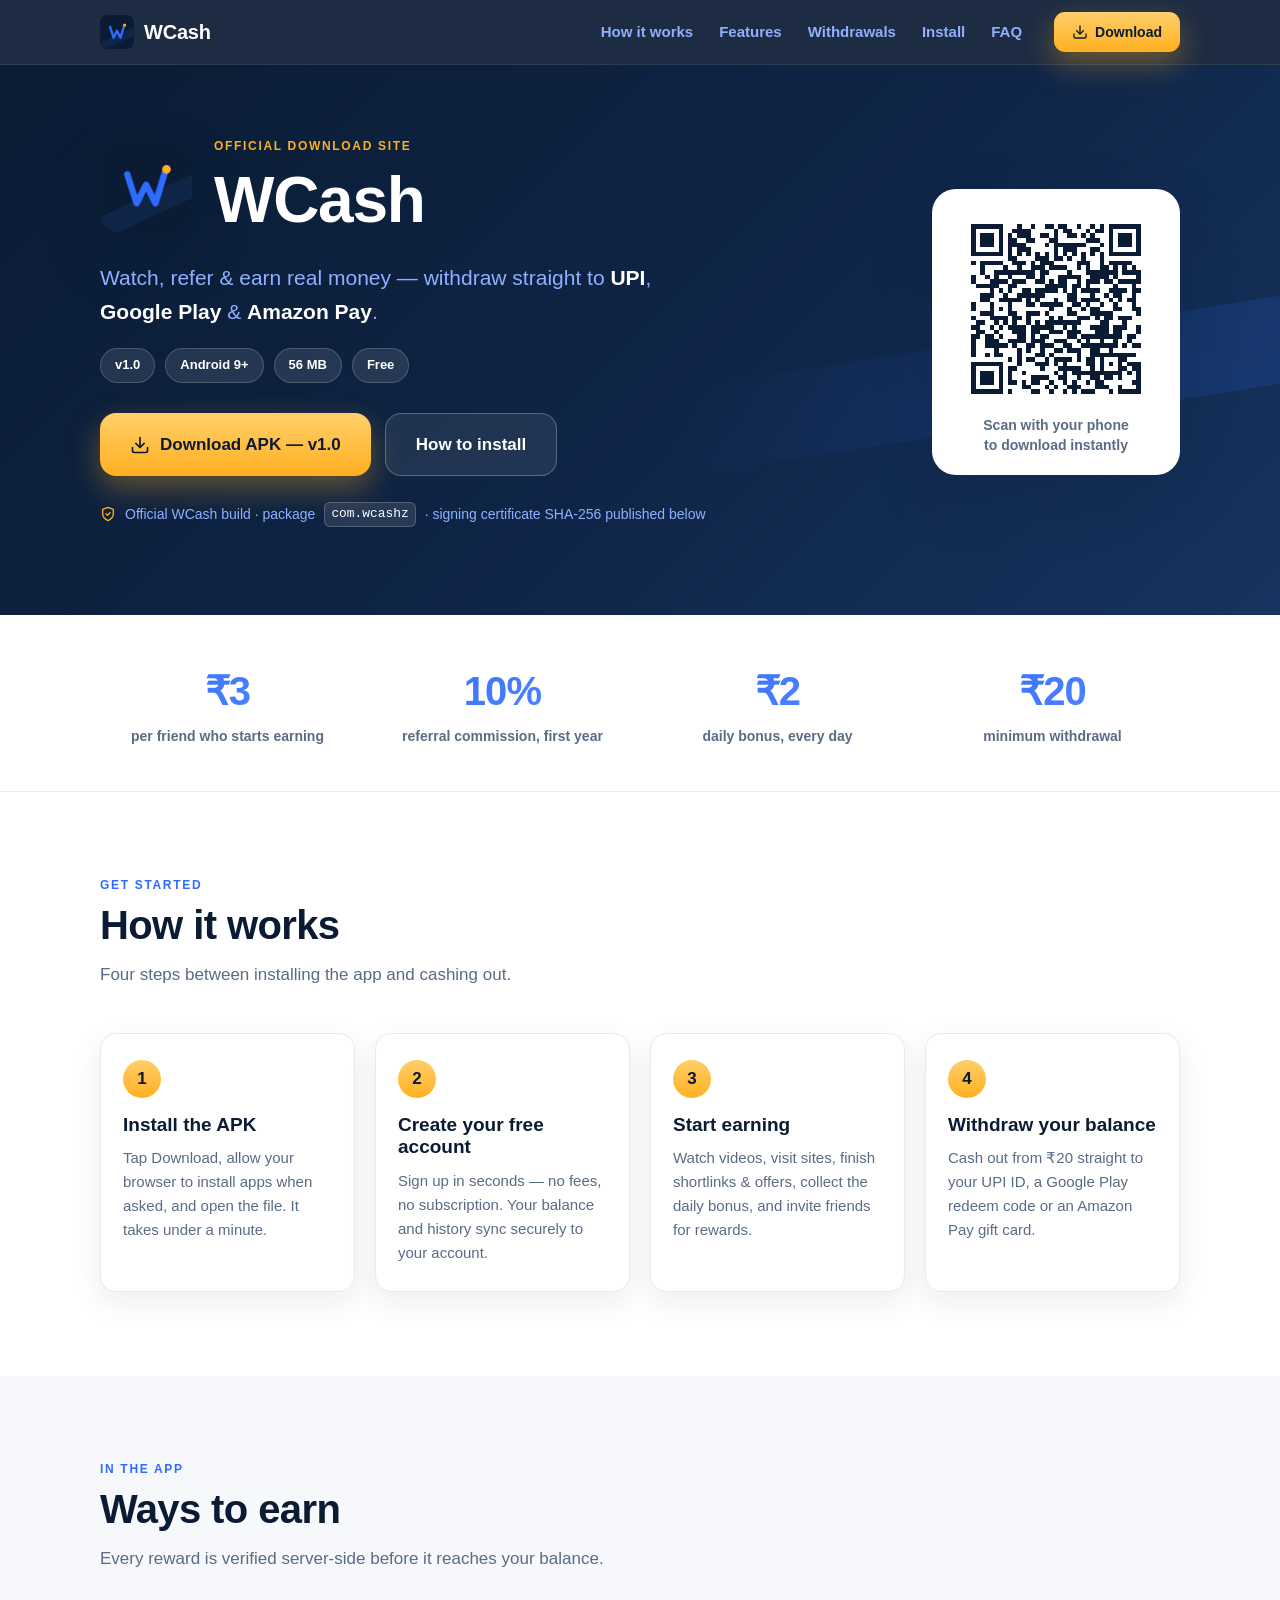
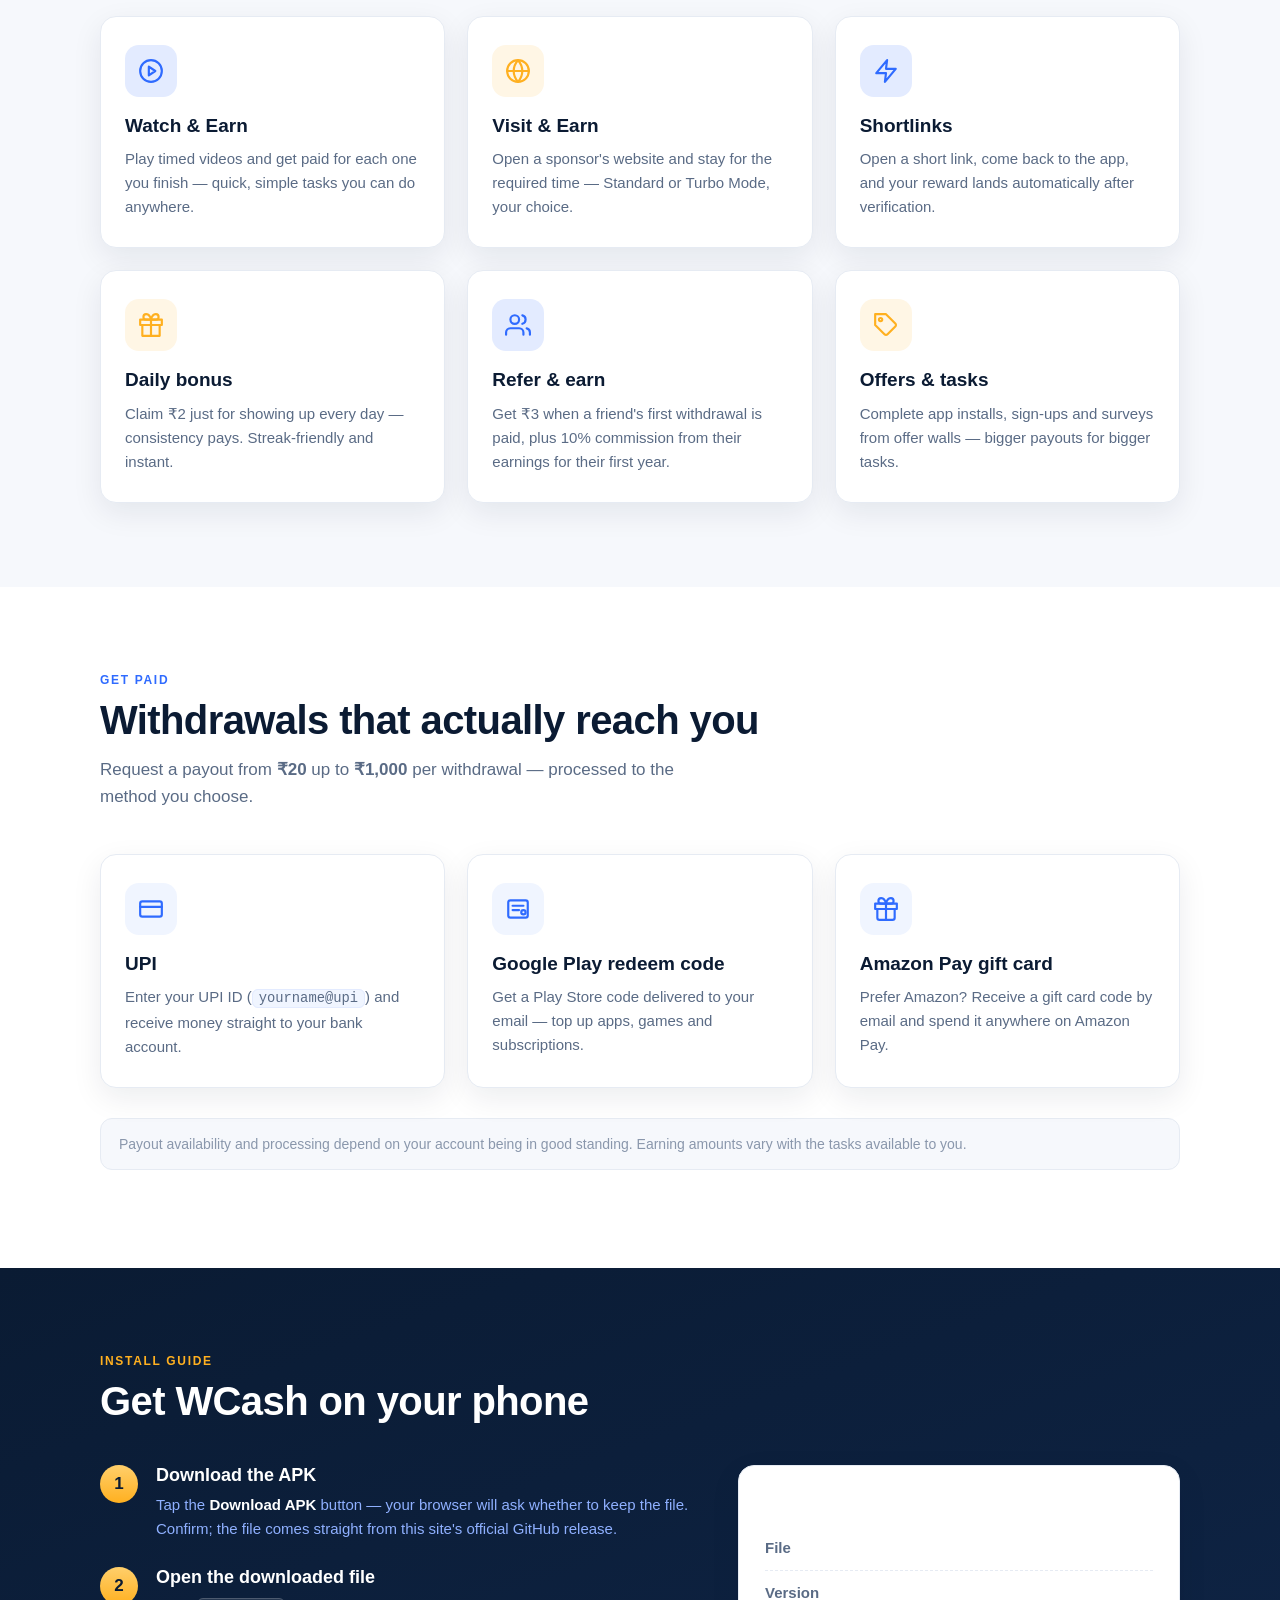
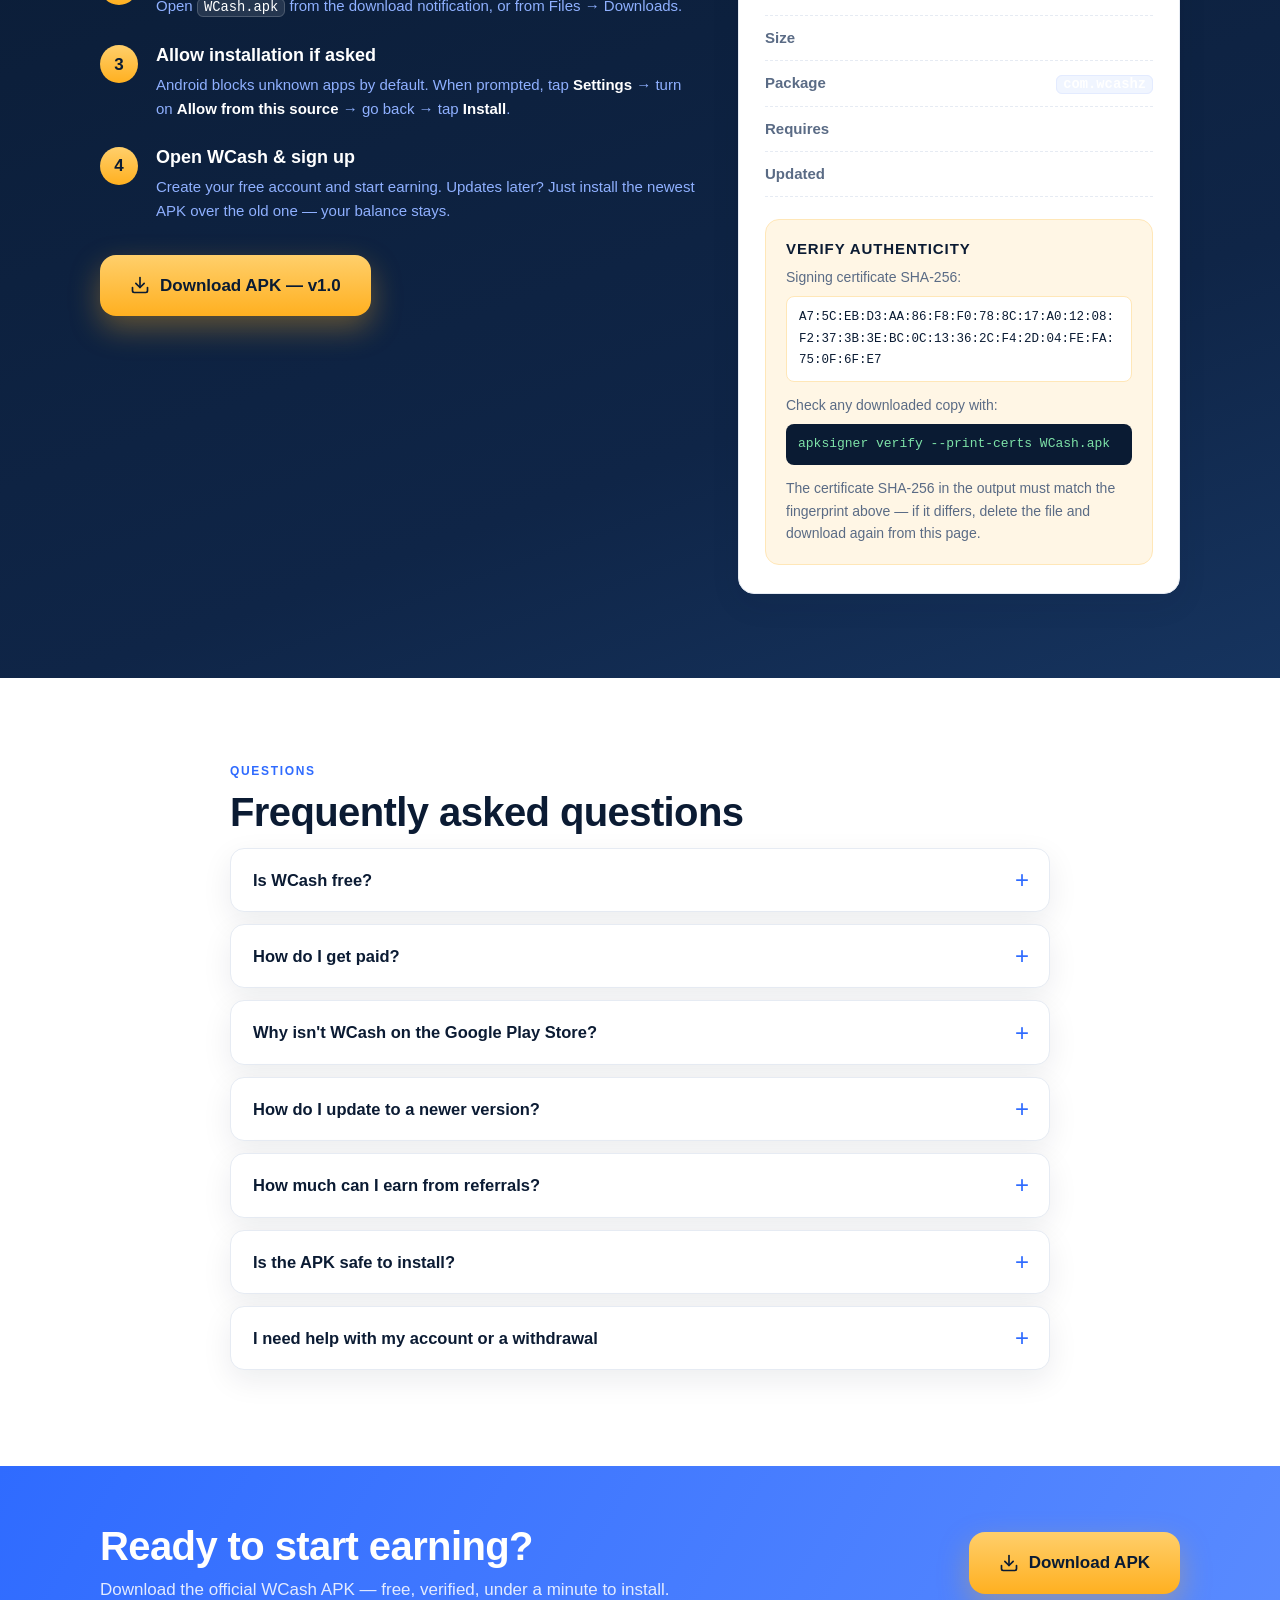
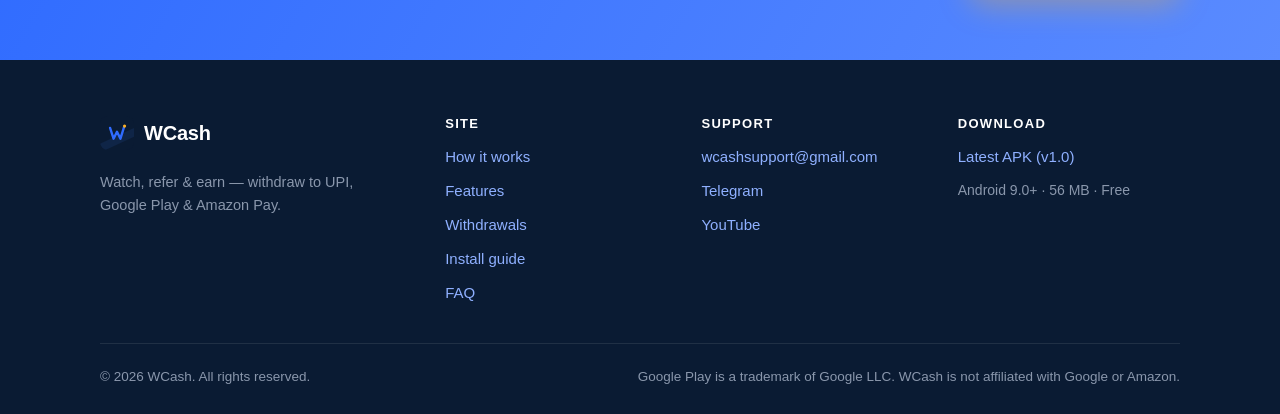
==== index.html @ 2faf68e2 "Official WCash download site" ====
<!DOCTYPE html>
<html lang="en">
<head>
  <meta charset="UTF-8">
  <meta name="viewport" content="width=device-width, initial-scale=1">
  <meta name="theme-color" content="#0A1B33">
  <title>WCash — Official APK Download for Android | Watch, Refer &amp; Earn</title>
  <meta name="description" content="Download the official WCash Android app — watch videos, complete tasks and referrals, and withdraw to UPI, Google Play or Amazon Pay from just ₹20. Free, safe, direct APK.">
  <link rel="canonical" href="https://rowdy9999.github.io/wcash-official/">

  <meta property="og:type" content="website">
  <meta property="og:site_name" content="WCash">
  <meta property="og:title" content="WCash — Official APK Download for Android">
  <meta property="og:description" content="Watch, refer &amp; earn real money. Withdraw to UPI, Google Play &amp; Amazon Pay from ₹20. Free official APK.">
  <meta property="og:url" content="https://rowdy9999.github.io/wcash-official/">
  <meta property="og:image" content="https://rowdy9999.github.io/wcash-official/assets/og.png">
  <meta property="og:image:width" content="1200">
  <meta property="og:image:height" content="630">
  <meta name="twitter:card" content="summary_large_image">
  <meta name="twitter:title" content="WCash — Official APK Download for Android">
  <meta name="twitter:description" content="Watch, refer &amp; earn real money. Withdraw to UPI, Google Play &amp; Amazon Pay from ₹20.">
  <meta name="twitter:image" content="https://rowdy9999.github.io/wcash-official/assets/og.png">

  <link rel="icon" type="image/svg+xml" href="assets/favicon.svg">
  <link rel="apple-touch-icon" href="assets/apple-touch-icon.png">
  <link rel="mask-icon" href="assets/favicon.svg" color="#0A1B33">
  <link rel="stylesheet" href="styles.css">

  <script type="application/ld+json">
  {
    "@context": "https://schema.org",
    "@type": "SoftwareApplication",
    "name": "WCash",
    "description": "Free Android app — watch videos, complete offers, visit sites and refer friends to earn. Withdraw to UPI, Google Play redeem codes or Amazon Pay gift cards.",
    "url": "https://rowdy9999.github.io/wcash-official/",
    "image": "https://rowdy9999.github.io/wcash-official/assets/og.png",
    "operatingSystem": "Android 9.0+",
    "applicationCategory": "FinanceApplication",
    "softwareVersion": "1.0",
    "downloadUrl": "https://github.com/Rowdy9999/wcash-official/releases/latest/download/WCash.apk",
    "offers": { "@type": "Offer", "price": "0", "priceCurrency": "INR" },
    "publisher": { "@type": "Organization", "name": "WCash" }
  }
  </script>
</head>
<body id="top">

  <header class="site-header">
    <div class="wrap header-inner">
      <a class="brand" href="#top">
        <img src="assets/favicon.svg" width="34" height="34" alt="">
        <span>WCash</span>
      </a>
      <nav class="nav" aria-label="Main">
        <a href="#how">How it works</a>
        <a href="#features">Features</a>
        <a href="#withdraw">Withdrawals</a>
        <a href="#install">Install</a>
        <a href="#faq">FAQ</a>
      </nav>
      <a class="btn btn-gold btn-sm" href="https://github.com/Rowdy9999/wcash-official/releases/latest/download/WCash.apk">
        <svg class="ic" viewBox="0 0 24 24" aria-hidden="true"><path d="M21 15v4a2 2 0 0 1-2 2H5a2 2 0 0 1-2-2v-4"/><polyline points="7 10 12 15 17 10"/><line x1="12" y1="15" x2="12" y2="3"/></svg>
        Download
      </a>
    </div>
  </header>

  <section class="hero">
    <div class="wrap hero-grid">
      <div class="hero-copy">
        <div class="hero-head">
          <img class="hero-icon" src="assets/icon-192.png" width="92" height="92" alt="WCash app icon">
          <div>
            <p class="eyebrow">Official download site</p>
            <h1>WCash</h1>
          </div>
        </div>
        <p class="tagline">Watch, refer &amp; earn real money — withdraw straight to <strong>UPI</strong>, <strong>Google&nbsp;Play</strong> &amp; <strong>Amazon&nbsp;Pay</strong>.</p>
        <div class="chips" aria-label="App details">
          <span class="chip">v1.0</span>
          <span class="chip">Android 9+</span>
          <span class="chip">56 MB</span>
          <span class="chip">Free</span>
        </div>
        <div class="cta-row">
          <a class="btn btn-gold btn-lg" href="https://github.com/Rowdy9999/wcash-official/releases/latest/download/WCash.apk">
            <svg class="ic" viewBox="0 0 24 24" aria-hidden="true"><path d="M21 15v4a2 2 0 0 1-2 2H5a2 2 0 0 1-2-2v-4"/><polyline points="7 10 12 15 17 10"/><line x1="12" y1="15" x2="12" y2="3"/></svg>
            Download APK — v1.0
          </a>
          <a class="btn btn-ghost btn-lg" href="#install">How to install</a>
        </div>
        <p class="trust">
          <svg class="ic ic-sm" viewBox="0 0 24 24" aria-hidden="true"><path d="M12 22s8-4 8-10V5l-8-3-8 3v7c0 6 8 10 8 10z"/><polyline points="9 12 11 14 15 10"/></svg>
          Official WCash build · package <code>com.wcashz</code> · signing certificate SHA-256 published below
        </p>
      </div>
      <div class="hero-qr">
        <img src="assets/qr.svg" width="188" height="188" alt="QR code linking to the WCash APK download">
        <p>Scan with your phone<br>to download instantly</p>
      </div>
    </div>
  </section>

  <section class="stats">
    <div class="wrap stats-grid">
      <div class="stat"><span class="stat-num">₹3</span><span class="stat-label">per friend who starts earning</span></div>
      <div class="stat"><span class="stat-num">10%</span><span class="stat-label">referral commission, first year</span></div>
      <div class="stat"><span class="stat-num">₹2</span><span class="stat-label">daily bonus, every day</span></div>
      <div class="stat"><span class="stat-num">₹20</span><span class="stat-label">minimum withdrawal</span></div>
    </div>
  </section>

  <section class="section" id="how">
    <div class="wrap">
      <p class="eyebrow eyebrow-dark">Get started</p>
      <h2>How it works</h2>
      <p class="section-sub">Four steps between installing the app and cashing out.</p>
      <ol class="steps">
        <li class="step">
          <span class="step-num">1</span>
          <h3>Install the APK</h3>
          <p>Tap Download, allow your browser to install apps when asked, and open the file. It takes under a minute.</p>
        </li>
        <li class="step">
          <span class="step-num">2</span>
          <h3>Create your free account</h3>
          <p>Sign up in seconds — no fees, no subscription. Your balance and history sync securely to your account.</p>
        </li>
        <li class="step">
          <span class="step-num">3</span>
          <h3>Start earning</h3>
          <p>Watch videos, visit sites, finish shortlinks &amp; offers, collect the daily bonus, and invite friends for rewards.</p>
        </li>
        <li class="step">
          <span class="step-num">4</span>
          <h3>Withdraw your balance</h3>
          <p>Cash out from ₹20 straight to your UPI ID, a Google Play redeem code or an Amazon Pay gift card.</p>
        </li>
      </ol>
    </div>
  </section>

  <section class="section section-alt" id="features">
    <div class="wrap">
      <p class="eyebrow eyebrow-dark">In the app</p>
      <h2>Ways to earn</h2>
      <p class="section-sub">Every reward is verified server-side before it reaches your balance.</p>
      <div class="feature-grid">
        <article class="card feature">
          <div class="feature-ic ic-blue">
            <svg class="ic" viewBox="0 0 24 24" aria-hidden="true"><circle cx="12" cy="12" r="10"/><polygon points="10 8 16 12 10 16"/></svg>
          </div>
          <h3>Watch &amp; Earn</h3>
          <p>Play timed videos and get paid for each one you finish — quick, simple tasks you can do anywhere.</p>
        </article>
        <article class="card feature">
          <div class="feature-ic ic-gold">
            <svg class="ic" viewBox="0 0 24 24" aria-hidden="true"><circle cx="12" cy="12" r="10"/><line x1="2" y1="12" x2="22" y2="12"/><path d="M12 2a15.3 15.3 0 0 1 4 10 15.3 15.3 0 0 1-4 10 15.3 15.3 0 0 1-4-10 15.3 15.3 0 0 1 4-10z"/></svg>
          </div>
          <h3>Visit &amp; Earn</h3>
          <p>Open a sponsor's website and stay for the required time — Standard or Turbo Mode, your choice.</p>
        </article>
        <article class="card feature">
          <div class="feature-ic ic-blue">
            <svg class="ic" viewBox="0 0 24 24" aria-hidden="true"><polygon points="13 2 3 14 12 14 11 22 21 10 12 10 13 2"/></svg>
          </div>
          <h3>Shortlinks</h3>
          <p>Open a short link, come back to the app, and your reward lands automatically after verification.</p>
        </article>
        <article class="card feature">
          <div class="feature-ic ic-gold">
            <svg class="ic" viewBox="0 0 24 24" aria-hidden="true"><polyline points="20 12 20 22 4 22 4 12"/><rect x="2" y="7" width="20" height="5"/><line x1="12" y1="22" x2="12" y2="7"/><path d="M12 7H7.5a2.5 2.5 0 0 1 0-5C11 2 12 7 12 7z"/><path d="M12 7h4.5a2.5 2.5 0 0 0 0-5C13 2 12 7 12 7z"/></svg>
          </div>
          <h3>Daily bonus</h3>
          <p>Claim ₹2 just for showing up every day — consistency pays. Streak-friendly and instant.</p>
        </article>
        <article class="card feature">
          <div class="feature-ic ic-blue">
            <svg class="ic" viewBox="0 0 24 24" aria-hidden="true"><path d="M17 21v-2a4 4 0 0 0-4-4H5a4 4 0 0 0-4 4v2"/><circle cx="9" cy="7" r="4"/><path d="M23 21v-2a4 4 0 0 0-3-3.87"/><path d="M16 3.13a4 4 0 0 1 0 7.75"/></svg>
          </div>
          <h3>Refer &amp; earn</h3>
          <p>Get ₹3 when a friend's first withdrawal is paid, plus 10% commission from their earnings for their first year.</p>
        </article>
        <article class="card feature">
          <div class="feature-ic ic-gold">
            <svg class="ic" viewBox="0 0 24 24" aria-hidden="true"><path d="M20.59 13.41l-7.17 7.17a2 2 0 0 1-2.83 0L2 12V2h10l8.59 8.59a2 2 0 0 1 0 2.83z"/><circle cx="7" cy="7" r="1.5"/></svg>
          </div>
          <h3>Offers &amp; tasks</h3>
          <p>Complete app installs, sign-ups and surveys from offer walls — bigger payouts for bigger tasks.</p>
        </article>
      </div>
    </div>
  </section>

  <section class="section" id="withdraw">
    <div class="wrap">
      <p class="eyebrow eyebrow-dark">Get paid</p>
      <h2>Withdrawals that actually reach you</h2>
      <p class="section-sub">Request a payout from <strong>₹20</strong> up to <strong>₹1,000</strong> per withdrawal — processed to the method you choose.</p>
      <div class="pay-grid">
        <article class="card pay">
          <div class="pay-ic">
            <svg class="ic" viewBox="0 0 24 24" aria-hidden="true"><rect x="2" y="5" width="20" height="14" rx="2"/><line x1="2" y1="10" x2="22" y2="10"/></svg>
          </div>
          <h3>UPI</h3>
          <p>Enter your UPI ID (<code>yourname@upi</code>) and receive money straight to your bank account.</p>
        </article>
        <article class="card pay">
          <div class="pay-ic">
            <svg class="ic" viewBox="0 0 24 24" aria-hidden="true"><rect x="3" y="4" width="18" height="16" rx="2"/><path d="M7 9h10"/><path d="M7 13h6"/><circle cx="17" cy="15" r="2"/></svg>
          </div>
          <h3>Google Play redeem code</h3>
          <p>Get a Play Store code delivered to your email — top up apps, games and subscriptions.</p>
        </article>
        <article class="card pay">
          <div class="pay-ic">
            <svg class="ic" viewBox="0 0 24 24" aria-hidden="true"><path d="M20 12v8a2 2 0 0 1-2 2H6a2 2 0 0 1-2-2v-8"/><rect x="2" y="7" width="20" height="5"/><line x1="12" y1="22" x2="12" y2="7"/><path d="M12 7H7.5a2.5 2.5 0 0 1 0-5C11 2 12 7 12 7z"/><path d="M12 7h4.5a2.5 2.5 0 0 0 0-5C13 2 12 7 12 7z"/></svg>
          </div>
          <h3>Amazon Pay gift card</h3>
          <p>Prefer Amazon? Receive a gift card code by email and spend it anywhere on Amazon Pay.</p>
        </article>
      </div>
      <p class="note">Payout availability and processing depend on your account being in good standing. Earning amounts vary with the tasks available to you.</p>
    </div>
  </section>

  <section class="section section-dark" id="install">
    <div class="wrap">
      <p class="eyebrow">Install guide</p>
      <h2>Get WCash on your phone</h2>
      <div class="install-grid">
        <div class="install-steps">
          <div class="istep">
            <span class="step-num">1</span>
            <div>
              <h3>Download the APK</h3>
              <p>Tap the <strong>Download APK</strong> button — your browser will ask whether to keep the file. Confirm; the file comes straight from this site's official GitHub release.</p>
            </div>
          </div>
          <div class="istep">
            <span class="step-num">2</span>
            <div>
              <h3>Open the downloaded file</h3>
              <p>Open <code>WCash.apk</code> from the download notification, or from Files&nbsp;→&nbsp;Downloads.</p>
            </div>
          </div>
          <div class="istep">
            <span class="step-num">3</span>
            <div>
              <h3>Allow installation if asked</h3>
              <p>Android blocks unknown apps by default. When prompted, tap <strong>Settings</strong> → turn on <strong>Allow from this source</strong> → go back → tap <strong>Install</strong>.</p>
            </div>
          </div>
          <div class="istep">
            <span class="step-num">4</span>
            <div>
              <h3>Open WCash &amp; sign up</h3>
              <p>Create your free account and start earning. Updates later? Just install the newest APK over the old one — your balance stays.</p>
            </div>
          </div>
          <a class="btn btn-gold btn-lg" href="https://github.com/Rowdy9999/wcash-official/releases/latest/download/WCash.apk">
            <svg class="ic" viewBox="0 0 24 24" aria-hidden="true"><path d="M21 15v4a2 2 0 0 1-2 2H5a2 2 0 0 1-2-2v-4"/><polyline points="7 10 12 15 17 10"/><line x1="12" y1="15" x2="12" y2="3"/></svg>
            Download APK — v1.0
          </a>
        </div>
        <aside class="install-facts card">
          <h3>File details</h3>
          <dl>
            <div><dt>File</dt><dd>WCash.apk</dd></div>
            <div><dt>Version</dt><dd>1.0 (version code 1)</dd></div>
            <div><dt>Size</dt><dd>56 MB</dd></div>
            <div><dt>Package</dt><dd><code>com.wcashz</code></dd></div>
            <div><dt>Requires</dt><dd>Android 9.0 or newer</dd></div>
            <div><dt>Updated</dt><dd>October 2026</dd></div>
          </dl>
          <div class="verify">
            <h4>Verify authenticity</h4>
            <p>Signing certificate SHA-256:</p>
            <code class="fingerprint">A7:5C:EB:D3:AA:86:F8:F0:78:8C:17:A0:12:08:F2:37:3B:3E:BC:0C:13:36:2C:F4:2D:04:FE:FA:75:0F:6F:E7</code>
            <p class="verify-hint">Check any downloaded copy with:</p>
            <code class="cmd">apksigner verify --print-certs WCash.apk</code>
            <p>The certificate SHA-256 in the output must match the fingerprint above — if it differs, delete the file and download again from this page.</p>
          </div>
        </aside>
      </div>
    </div>
  </section>

  <section class="section" id="faq">
    <div class="wrap wrap-narrow">
      <p class="eyebrow eyebrow-dark">Questions</p>
      <h2>Frequently asked questions</h2>

      <details class="faq-item">
        <summary>Is WCash free?</summary>
        <div class="faq-body"><p>Yes. The app is free to download and free to use — no subscription and no joining fee. You earn from completing tasks and referrals.</p></div>
      </details>
      <details class="faq-item">
        <summary>How do I get paid?</summary>
        <div class="faq-body"><p>Complete Watch &amp; Earn, Visit &amp; Earn, shortlink and offer tasks, then request a withdrawal from ₹20 (up to ₹1,000 per payout) via UPI, a Google Play redeem code or an Amazon Pay gift card.</p></div>
      </details>
      <details class="faq-item">
        <summary>Why isn't WCash on the Google Play Store?</summary>
        <div class="faq-body"><p>We distribute the official APK directly from this site so you always get the exact build we published — with its signing certificate published for verification. Only download WCash from this page; never trust third-party mirror sites.</p></div>
      </details>
      <details class="faq-item">
        <summary>How do I update to a newer version?</summary>
        <div class="faq-body"><p>Download the latest APK from this same page and install it over your existing app. Your account, balance and history are kept — no need to sign up again.</p></div>
      </details>
      <details class="faq-item">
        <summary>How much can I earn from referrals?</summary>
        <div class="faq-body"><p>You earn ₹3 when a friend's first withdrawal is paid, plus a 10% commission from their eligible earnings for their first year. Your actual earnings depend on your own activity and the tasks available.</p></div>
      </details>
      <details class="faq-item">
        <summary>Is the APK safe to install?</summary>
        <div class="faq-body"><p>The download comes from this site's official GitHub release, and the page publishes the app's signing-certificate SHA-256 so you can verify any copy with <code>apksigner</code>. Android will ask you to allow installs from your browser — that's normal for any APK installed outside the Play Store.</p></div>
      </details>
      <details class="faq-item">
        <summary>I need help with my account or a withdrawal</summary>
        <div class="faq-body"><p>Email <a href="mailto:wcashsupport@gmail.com">wcashsupport@gmail.com</a>, message us on <a href="https://t.me/wcash_official" target="_blank" rel="noopener">Telegram</a>, or reach out on <a href="https://youtube.com/@wcashofficial" target="_blank" rel="noopener">YouTube</a>. Support usually replies within a day.</p></div>
      </details>
    </div>
  </section>

  <section class="cta-band">
    <div class="wrap cta-band-inner">
      <div>
        <h2>Ready to start earning?</h2>
        <p>Download the official WCash APK — free, verified, under a minute to install.</p>
      </div>
      <a class="btn btn-gold btn-lg" href="https://github.com/Rowdy9999/wcash-official/releases/latest/download/WCash.apk">
        <svg class="ic" viewBox="0 0 24 24" aria-hidden="true"><path d="M21 15v4a2 2 0 0 1-2 2H5a2 2 0 0 1-2-2v-4"/><polyline points="7 10 12 15 17 10"/><line x1="12" y1="15" x2="12" y2="3"/></svg>
        Download APK
      </a>
    </div>
  </section>

  <footer class="site-footer">
    <div class="wrap footer-grid">
      <div>
        <a class="brand" href="#top">
          <img src="assets/favicon.svg" width="34" height="34" alt="">
          <span>WCash</span>
        </a>
        <p class="footer-tag">Watch, refer &amp; earn — withdraw to UPI, Google Play &amp; Amazon Pay.</p>
      </div>
      <nav class="footer-col" aria-label="Site">
        <h4>Site</h4>
        <a href="#how">How it works</a>
        <a href="#features">Features</a>
        <a href="#withdraw">Withdrawals</a>
        <a href="#install">Install guide</a>
        <a href="#faq">FAQ</a>
      </nav>
      <div class="footer-col">
        <h4>Support</h4>
        <a href="mailto:wcashsupport@gmail.com">wcashsupport@gmail.com</a>
        <a href="https://t.me/wcash_official" target="_blank" rel="noopener">Telegram</a>
        <a href="https://youtube.com/@wcashofficial" target="_blank" rel="noopener">YouTube</a>
      </div>
      <div class="footer-col">
        <h4>Download</h4>
        <a href="https://github.com/Rowdy9999/wcash-official/releases/latest/download/WCash.apk">Latest APK (v1.0)</a>
        <span class="footer-meta">Android 9.0+ · 56 MB · Free</span>
      </div>
    </div>
    <div class="wrap footer-bottom">
      <p>© 2026 WCash. All rights reserved.</p>
      <p class="footer-legal">Google Play is a trademark of Google LLC. WCash is not affiliated with Google or Amazon.</p>
    </div>
  </footer>

</body>
</html>
---- styles.css ----
/* WCash official site — brand tokens mirror the app theme (ui/theme/Color.kt) */
:root {
  --navy-900: #0A1B33;
  --navy-800: #0F2547;
  --navy-700: #16345F;
  --navy-600: #1E4377;
  --blue-500: #2F6BFF;
  --blue-400: #5A8BFF;
  --blue-300: #8FB0FF;
  --blue-100: #E3EBFF;
  --blue-50: #F0F5FF;
  --ice-50: #F6F8FC;
  --surface: #FFFFFF;
  --surface-alt: #EEF2F8;
  --ink-900: #0B1B33;
  --ink-600: #5A6B85;
  --ink-400: #8A97AC;
  --line: #E6EBF3;
  --gold: #FFB020;
  --gold-hi: #FFCF6B;
  --gold-bg: #FFF6E5;
  --radius: 16px;
  --shadow: 0 10px 30px rgba(10, 27, 51, 0.08);
  --shadow-lg: 0 24px 60px rgba(10, 27, 51, 0.18);
  --font: -apple-system, BlinkMacSystemFont, "Segoe UI", Roboto, "Helvetica Neue", Arial, "Noto Sans", sans-serif;
}

* { box-sizing: border-box; }
html { scroll-behavior: smooth; }
body {
  margin: 0;
  font-family: var(--font);
  color: var(--ink-900);
  background: var(--surface);
  line-height: 1.6;
  -webkit-font-smoothing: antialiased;
}
img { max-width: 100%; display: block; }
a { color: var(--blue-500); text-decoration: none; }
a:hover { text-decoration: underline; }
code {
  font-family: ui-monospace, "SFMono-Regular", Menlo, Consolas, monospace;
  font-size: 0.92em;
  background: var(--blue-50);
  border: 1px solid var(--blue-100);
  border-radius: 6px;
  padding: 1px 6px;
  word-break: break-all;
}
h1, h2, h3, h4 { line-height: 1.2; margin: 0 0 0.5em; color: var(--ink-900); }
h1 { font-size: clamp(44px, 7vw, 64px); letter-spacing: -0.02em; margin: 0; }
h2 { font-size: clamp(28px, 4.5vw, 40px); letter-spacing: -0.015em; }
h3 { font-size: 19px; }
p { margin: 0 0 1em; }

.wrap { width: min(1080px, calc(100% - 40px)); margin: 0 auto; }
.wrap-narrow { width: min(820px, calc(100% - 40px)); }

/* icons */
.ic {
  width: 20px; height: 20px;
  fill: none; stroke: currentColor; stroke-width: 2;
  stroke-linecap: round; stroke-linejoin: round;
  flex: none;
}
.ic-sm { width: 16px; height: 16px; }
.feature-ic .ic, .pay-ic .ic { width: 26px; height: 26px; }

/* buttons */
.btn {
  display: inline-flex; align-items: center; gap: 10px;
  font-weight: 700; border-radius: 14px;
  padding: 14px 26px; font-size: 16px;
  border: none; cursor: pointer;
  transition: transform 0.15s ease, box-shadow 0.15s ease, background 0.15s ease;
  text-decoration: none;
}
.btn:hover { text-decoration: none; transform: translateY(-2px); }
.btn:active { transform: translateY(0) scale(0.99); }
.btn-gold {
  background: linear-gradient(180deg, var(--gold-hi), var(--gold));
  color: var(--navy-900);
  box-shadow: 0 12px 30px rgba(255, 176, 32, 0.35);
}
.btn-gold:hover { box-shadow: 0 16px 36px rgba(255, 176, 32, 0.45); }
.btn-ghost {
  background: rgba(255, 255, 255, 0.08);
  color: #fff;
  border: 1px solid rgba(255, 255, 255, 0.25);
}
.btn-ghost:hover { background: rgba(255, 255, 255, 0.14); }
.btn-lg { padding: 17px 30px; font-size: 17px; border-radius: 16px; }
.btn-sm { padding: 9px 18px; font-size: 14px; border-radius: 11px; gap: 7px; }
.btn-sm .ic { width: 16px; height: 16px; }

/* header */
.site-header {
  position: sticky; top: 0; z-index: 50;
  background: rgba(10, 27, 51, 0.92);
  backdrop-filter: blur(10px);
  border-bottom: 1px solid rgba(255, 255, 255, 0.07);
}
.header-inner { display: flex; align-items: center; gap: 24px; height: 64px; }
.brand {
  display: inline-flex; align-items: center; gap: 10px;
  font-weight: 800; font-size: 20px; color: #fff;
  letter-spacing: -0.01em;
}
.brand:hover { text-decoration: none; }
.brand img { border-radius: 8px; }
.nav { display: flex; gap: 26px; margin-left: auto; }
.nav a { color: var(--blue-300); font-size: 15px; font-weight: 600; }
.nav a:hover { color: #fff; text-decoration: none; }
.header-inner > .btn { margin-left: 8px; }

/* hero */
.hero {
  position: relative; overflow: hidden;
  background: linear-gradient(135deg, var(--navy-900) 0%, var(--navy-800) 55%, var(--navy-700) 100%);
  color: #fff;
  padding: 72px 0 88px;
}
.hero::after {
  content: ""; position: absolute; inset: 0;
  background: linear-gradient(115deg, transparent 55%, rgba(47, 107, 255, 0.10) 75%, rgba(47, 107, 255, 0.16) 100%);
  clip-path: polygon(0 78%, 100% 42%, 100% 58%, 0 94%);
  pointer-events: none;
}
.hero-grid {
  position: relative; z-index: 1;
  display: grid; grid-template-columns: 1fr auto;
  gap: 56px; align-items: center;
}
.hero-head { display: flex; align-items: center; gap: 22px; margin-bottom: 22px; }
.hero-icon { border-radius: 22px; box-shadow: var(--shadow-lg); }
.hero h1 { color: #fff; }
.eyebrow {
  text-transform: uppercase; letter-spacing: 0.14em;
  font-size: 12px; font-weight: 800;
  color: var(--gold); margin: 0 0 6px;
}
.eyebrow-dark { color: var(--blue-500); }
.tagline {
  font-size: clamp(18px, 2.6vw, 21px);
  color: var(--blue-300);
  max-width: 56ch; margin-bottom: 20px;
}
.tagline strong { color: #fff; font-weight: 700; }
.chips { display: flex; flex-wrap: wrap; gap: 10px; margin-bottom: 30px; }
.chip {
  background: rgba(255, 255, 255, 0.10);
  border: 1px solid rgba(255, 255, 255, 0.18);
  color: #fff; font-size: 13px; font-weight: 700;
  padding: 6px 14px; border-radius: 999px;
}
.cta-row { display: flex; flex-wrap: wrap; gap: 14px; margin-bottom: 26px; }
.trust {
  display: flex; align-items: center; gap: 9px;
  color: var(--blue-300); font-size: 14px; margin: 0;
}
.trust .ic { color: var(--gold); }
.trust code { background: rgba(255,255,255,0.1); border-color: rgba(255,255,255,0.2); color: #fff; }

.hero-qr {
  background: var(--surface); border-radius: 24px;
  padding: 26px 26px 20px; text-align: center;
  box-shadow: var(--shadow-lg);
  width: 248px;
}
.hero-qr img { margin: 0 auto 12px; width: 188px; height: 188px; }
.hero-qr p { color: var(--ink-600); font-size: 14px; font-weight: 600; margin: 0; line-height: 1.45; }

/* stats */
.stats { background: var(--surface); border-bottom: 1px solid var(--line); }
.stats-grid {
  display: grid; grid-template-columns: repeat(4, 1fr);
  gap: 20px; padding: 34px 0;
}
.stat {
  text-align: center; padding: 10px 8px;
  display: flex; flex-direction: column; gap: 2px;
}
.stat-num {
  font-size: 40px; font-weight: 800; letter-spacing: -0.02em;
  background: linear-gradient(135deg, var(--blue-500), var(--blue-400));
  -webkit-background-clip: text; background-clip: text; color: transparent;
}
.stat-label { color: var(--ink-600); font-size: 14px; font-weight: 600; }

/* sections */
.section { padding: 84px 0; }
.section-alt { background: var(--ice-50); }
.section-sub { color: var(--ink-600); font-size: 17px; max-width: 64ch; margin-bottom: 44px; }
.section h2 { margin-bottom: 12px; }

/* steps (how it works) */
.steps {
  list-style: none; margin: 0; padding: 0;
  display: grid; grid-template-columns: repeat(4, 1fr); gap: 20px;
}
.step {
  background: var(--surface); border: 1px solid var(--line);
  border-radius: var(--radius); padding: 26px 22px;
  box-shadow: var(--shadow);
}
.step p { color: var(--ink-600); font-size: 15px; margin: 0; }
.step-num {
  display: inline-flex; align-items: center; justify-content: center;
  width: 38px; height: 38px; border-radius: 50%;
  background: linear-gradient(180deg, var(--gold-hi), var(--gold));
  color: var(--navy-900); font-weight: 800; font-size: 17px;
  margin-bottom: 16px;
}

/* features */
.feature-grid {
  display: grid; grid-template-columns: repeat(3, 1fr); gap: 22px;
}
.card {
  background: var(--surface); border: 1px solid var(--line);
  border-radius: var(--radius); box-shadow: var(--shadow);
}
.feature { padding: 28px 24px; transition: transform 0.18s ease, box-shadow 0.18s ease; }
.feature:hover { transform: translateY(-4px); box-shadow: 0 18px 44px rgba(10, 27, 51, 0.12); }
.feature p { color: var(--ink-600); font-size: 15px; margin: 0; }
.feature-ic {
  width: 52px; height: 52px; border-radius: 14px;
  display: flex; align-items: center; justify-content: center;
  margin-bottom: 18px;
}
.ic-blue { background: var(--blue-100); color: var(--blue-500); }
.ic-gold { background: var(--gold-bg); color: var(--gold); }

/* withdrawals */
.pay-grid { display: grid; grid-template-columns: repeat(3, 1fr); gap: 22px; }
.pay { padding: 28px 24px; }
.pay p { color: var(--ink-600); font-size: 15px; margin: 0; }
.pay-ic {
  width: 52px; height: 52px; border-radius: 14px;
  background: var(--blue-50); color: var(--blue-500);
  display: flex; align-items: center; justify-content: center;
  margin-bottom: 18px;
}
.note {
  margin-top: 30px; color: var(--ink-400); font-size: 14px;
  background: var(--ice-50); border: 1px solid var(--line);
  border-radius: 12px; padding: 14px 18px;
}

/* install */
.section-dark {
  background: linear-gradient(160deg, var(--navy-900) 0%, var(--navy-800) 70%, var(--navy-700) 100%);
  color: #fff;
}
.section-dark h2, .section-dark h3, .section-dark h4 { color: #fff; }
.install-grid {
  display: grid; grid-template-columns: 1.15fr 0.85fr; gap: 40px;
  align-items: start; margin-top: 40px;
}
.install-steps { display: flex; flex-direction: column; gap: 26px; }
.istep { display: flex; gap: 18px; align-items: flex-start; }
.istep .step-num { margin: 0; flex: none; }
.istep h3 { margin-bottom: 6px; font-size: 18px; }
.istep p { color: var(--blue-300); font-size: 15px; margin: 0; }
.istep strong { color: #fff; }
.istep code {
  background: rgba(255,255,255,0.10); border-color: rgba(255,255,255,0.18);
  color: #fff;
}
.install-steps .btn { align-self: flex-start; margin-top: 6px; }

.install-facts { padding: 28px 26px; }
.install-facts dl { margin: 0 0 22px; }
.install-facts dl > div {
  display: flex; justify-content: space-between; gap: 16px;
  padding: 10px 0; border-bottom: 1px dashed var(--line);
  font-size: 15px;
}
.install-facts dt { color: var(--ink-600); font-weight: 600; }
.install-facts dd { margin: 0; font-weight: 700; text-align: right; }
.verify { background: var(--gold-bg); border: 1px solid #FFE7B8; border-radius: 14px; padding: 20px; }
.verify h4 { color: var(--ink-900); font-size: 15px; text-transform: uppercase; letter-spacing: 0.06em; }
.verify p { color: var(--ink-600); font-size: 14px; margin: 0 0 8px; }
.fingerprint {
  display: block; font-size: 12.5px; line-height: 1.7;
  background: var(--surface); color: var(--navy-900);
  border: 1px solid #FFE7B8; word-break: break-all;
  padding: 10px 12px; border-radius: 8px; margin-bottom: 12px;
}
.verify-hint { margin-top: 4px !important; }
.cmd {
  display: block; background: var(--navy-900); color: #7DE2A8;
  border: none; padding: 10px 12px; border-radius: 8px;
  font-size: 13px; margin-bottom: 12px;
}
.verify p:last-child { margin: 0; }

/* faq */
.faq-item {
  background: var(--surface); border: 1px solid var(--line);
  border-radius: 14px; margin-bottom: 12px; overflow: hidden;
  box-shadow: var(--shadow);
}
.faq-item summary {
  cursor: pointer; list-style: none;
  padding: 18px 56px 18px 22px;
  font-weight: 700; font-size: 16.5px;
  position: relative; color: var(--ink-900);
}
.faq-item summary::-webkit-details-marker { display: none; }
.faq-item summary::after {
  content: "+"; position: absolute; right: 20px; top: 50%;
  transform: translateY(-50%);
  font-size: 24px; font-weight: 500; color: var(--blue-500);
  transition: transform 0.18s ease;
}
.faq-item[open] summary::after { content: "−"; }
.faq-item[open] summary { background: var(--blue-50); }
.faq-body { padding: 4px 22px 20px; }
.faq-body p { color: var(--ink-600); font-size: 15.5px; margin: 0; }

/* cta band */
.cta-band {
  background: linear-gradient(120deg, var(--blue-500), var(--blue-400));
  color: #fff; padding: 56px 0;
}
.cta-band-inner {
  display: flex; align-items: center; justify-content: space-between;
  gap: 30px; flex-wrap: wrap;
}
.cta-band h2 { color: #fff; margin-bottom: 6px; }
.cta-band p { color: #E3EBFF; margin: 0; font-size: 17px; }

/* footer */
.site-footer {
  background: var(--navy-900); color: var(--blue-300);
  padding: 56px 0 28px;
}
.footer-grid {
  display: grid; grid-template-columns: 1.4fr 1fr 1fr 1fr;
  gap: 34px; padding-bottom: 38px;
  border-bottom: 1px solid rgba(255, 255, 255, 0.09);
}
.footer-tag { color: var(--ink-400); font-size: 14.5px; margin-top: 14px; max-width: 34ch; }
.footer-col { display: flex; flex-direction: column; gap: 10px; }
.footer-col h4 {
  color: #fff; font-size: 13px; text-transform: uppercase;
  letter-spacing: 0.1em; margin-bottom: 4px;
}
.footer-col a { color: var(--blue-300); font-size: 15px; }
.footer-col a:hover { color: #fff; }
.footer-meta { color: var(--ink-400); font-size: 14px; }
.footer-bottom {
  display: flex; justify-content: space-between; gap: 14px;
  flex-wrap: wrap; padding-top: 22px;
}
.footer-bottom p { margin: 0; font-size: 13.5px; color: var(--ink-400); }

/* responsive */
@media (max-width: 960px) {
  .nav { display: none; }
  .hero-grid { grid-template-columns: 1fr; gap: 40px; }
  .hero-qr { display: none; }
  .steps { grid-template-columns: repeat(2, 1fr); }
  .feature-grid, .pay-grid { grid-template-columns: repeat(2, 1fr); }
  .install-grid { grid-template-columns: 1fr; }
  .footer-grid { grid-template-columns: 1fr 1fr; }
}
@media (max-width: 640px) {
  .section { padding: 60px 0; }
  .hero { padding: 52px 0 64px; }
  .stats-grid { grid-template-columns: repeat(2, 1fr); gap: 6px; padding: 22px 0; }
  .stat-num { font-size: 32px; }
  .steps, .feature-grid, .pay-grid { grid-template-columns: 1fr; }
  .cta-row .btn { width: 100%; justify-content: center; }
  .header-inner > .btn { margin-left: auto; }
  .brand { font-size: 18px; }
  .footer-grid { grid-template-columns: 1fr; gap: 26px; }
  .cta-band-inner { flex-direction: column; align-items: flex-start; }
  .cta-band .btn { width: 100%; justify-content: center; }
}
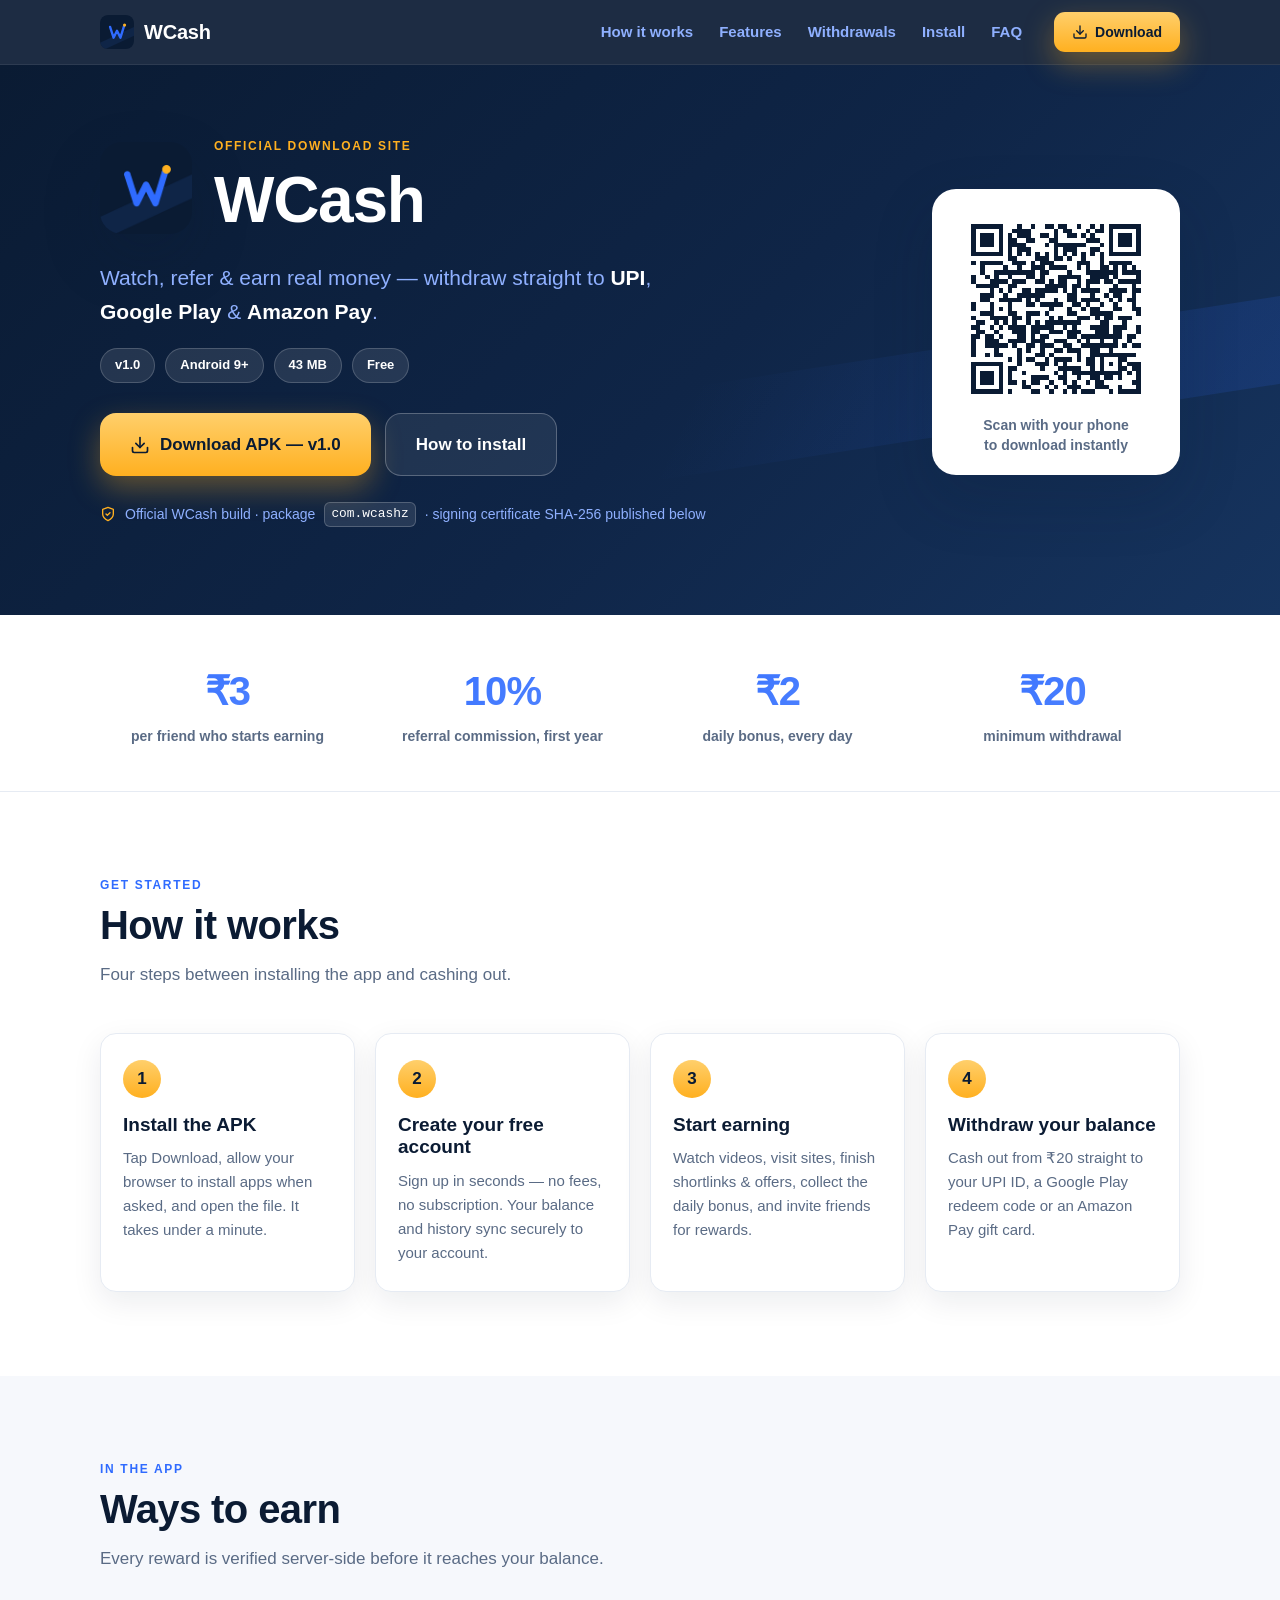
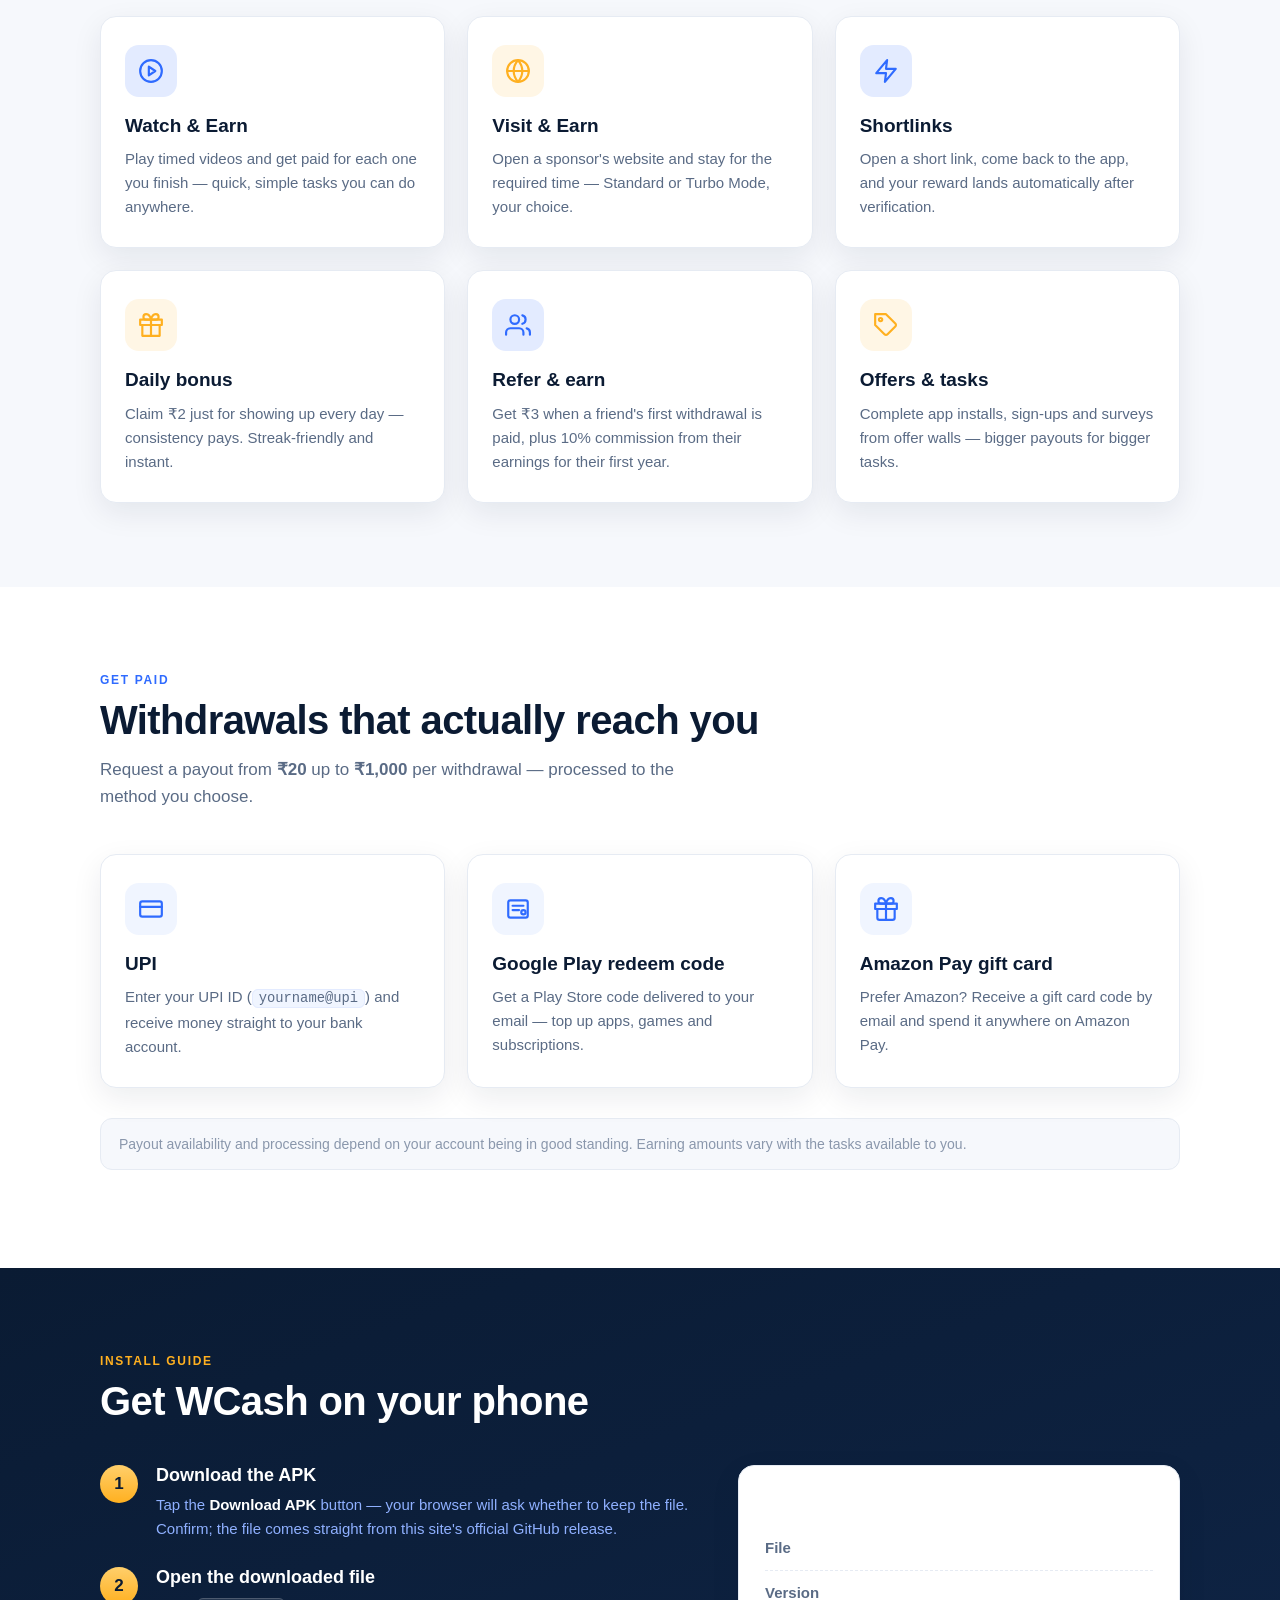
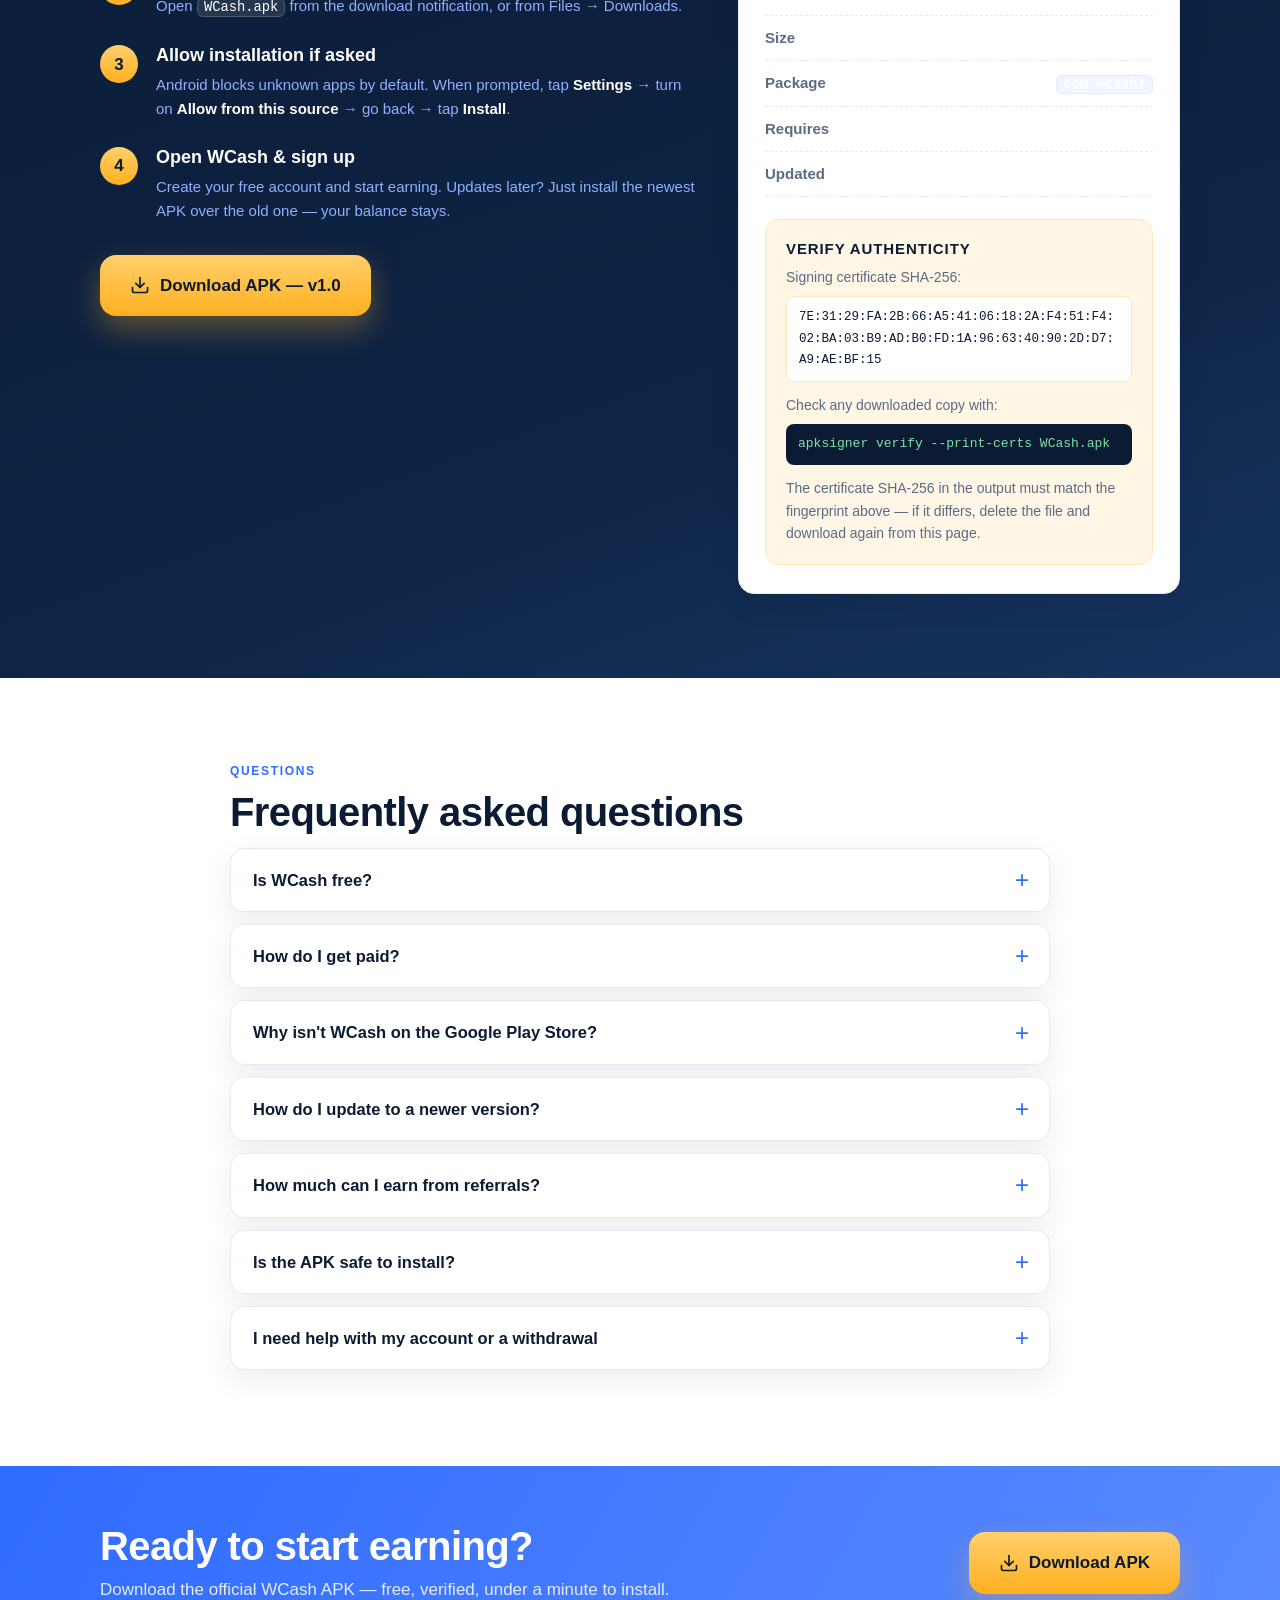
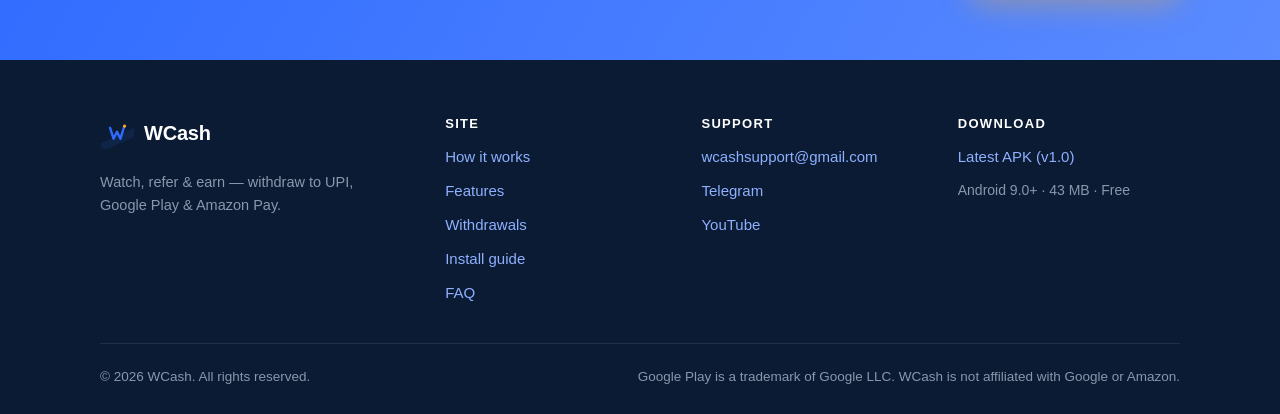
==== commit a475ff20: "Swap to signed release APK: new cert fingerprint, 43 MB" ====
--- a/index.html
+++ b/index.html
@@ -6,20 +6,20 @@
   <meta name="theme-color" content="#0A1B33">
   <title>WCash — Official APK Download for Android | Watch, Refer &amp; Earn</title>
   <meta name="description" content="Download the official WCash Android app — watch videos, complete tasks and referrals, and withdraw to UPI, Google Play or Amazon Pay from just ₹20. Free, safe, direct APK.">
-  <link rel="canonical" href="https://rowdy9999.github.io/wcash-official/">
+  <link rel="canonical" href="https://rowdy9999.github.io/Wcash-official/">
 
   <meta property="og:type" content="website">
   <meta property="og:site_name" content="WCash">
   <meta property="og:title" content="WCash — Official APK Download for Android">
   <meta property="og:description" content="Watch, refer &amp; earn real money. Withdraw to UPI, Google Play &amp; Amazon Pay from ₹20. Free official APK.">
-  <meta property="og:url" content="https://rowdy9999.github.io/wcash-official/">
-  <meta property="og:image" content="https://rowdy9999.github.io/wcash-official/assets/og.png">
+  <meta property="og:url" content="https://rowdy9999.github.io/Wcash-official/">
+  <meta property="og:image" content="https://rowdy9999.github.io/Wcash-official/assets/og.png">
   <meta property="og:image:width" content="1200">
   <meta property="og:image:height" content="630">
   <meta name="twitter:card" content="summary_large_image">
   <meta name="twitter:title" content="WCash — Official APK Download for Android">
   <meta name="twitter:description" content="Watch, refer &amp; earn real money. Withdraw to UPI, Google Play &amp; Amazon Pay from ₹20.">
-  <meta name="twitter:image" content="https://rowdy9999.github.io/wcash-official/assets/og.png">
+  <meta name="twitter:image" content="https://rowdy9999.github.io/Wcash-official/assets/og.png">
 
   <link rel="icon" type="image/svg+xml" href="assets/favicon.svg">
   <link rel="apple-touch-icon" href="assets/apple-touch-icon.png">
@@ -32,12 +32,12 @@
     "@type": "SoftwareApplication",
     "name": "WCash",
     "description": "Free Android app — watch videos, complete offers, visit sites and refer friends to earn. Withdraw to UPI, Google Play redeem codes or Amazon Pay gift cards.",
-    "url": "https://rowdy9999.github.io/wcash-official/",
-    "image": "https://rowdy9999.github.io/wcash-official/assets/og.png",
+    "url": "https://rowdy9999.github.io/Wcash-official/",
+    "image": "https://rowdy9999.github.io/Wcash-official/assets/og.png",
     "operatingSystem": "Android 9.0+",
     "applicationCategory": "FinanceApplication",
     "softwareVersion": "1.0",
-    "downloadUrl": "https://github.com/Rowdy9999/wcash-official/releases/latest/download/WCash.apk",
+    "downloadUrl": "https://github.com/Rowdy9999/Wcash-official/releases/latest/download/WCash.apk",
     "offers": { "@type": "Offer", "price": "0", "priceCurrency": "INR" },
     "publisher": { "@type": "Organization", "name": "WCash" }
   }
@@ -58,7 +58,7 @@
         <a href="#install">Install</a>
         <a href="#faq">FAQ</a>
       </nav>
-      <a class="btn btn-gold btn-sm" href="https://github.com/Rowdy9999/wcash-official/releases/latest/download/WCash.apk">
+      <a class="btn btn-gold btn-sm" href="https://github.com/Rowdy9999/Wcash-official/releases/latest/download/WCash.apk">
         <svg class="ic" viewBox="0 0 24 24" aria-hidden="true"><path d="M21 15v4a2 2 0 0 1-2 2H5a2 2 0 0 1-2-2v-4"/><polyline points="7 10 12 15 17 10"/><line x1="12" y1="15" x2="12" y2="3"/></svg>
         Download
       </a>
@@ -79,11 +79,11 @@
         <div class="chips" aria-label="App details">
           <span class="chip">v1.0</span>
           <span class="chip">Android 9+</span>
-          <span class="chip">56 MB</span>
+          <span class="chip">43 MB</span>
           <span class="chip">Free</span>
         </div>
         <div class="cta-row">
-          <a class="btn btn-gold btn-lg" href="https://github.com/Rowdy9999/wcash-official/releases/latest/download/WCash.apk">
+          <a class="btn btn-gold btn-lg" href="https://github.com/Rowdy9999/Wcash-official/releases/latest/download/WCash.apk">
             <svg class="ic" viewBox="0 0 24 24" aria-hidden="true"><path d="M21 15v4a2 2 0 0 1-2 2H5a2 2 0 0 1-2-2v-4"/><polyline points="7 10 12 15 17 10"/><line x1="12" y1="15" x2="12" y2="3"/></svg>
             Download APK — v1.0
           </a>
@@ -258,7 +258,7 @@
               <p>Create your free account and start earning. Updates later? Just install the newest APK over the old one — your balance stays.</p>
             </div>
           </div>
-          <a class="btn btn-gold btn-lg" href="https://github.com/Rowdy9999/wcash-official/releases/latest/download/WCash.apk">
+          <a class="btn btn-gold btn-lg" href="https://github.com/Rowdy9999/Wcash-official/releases/latest/download/WCash.apk">
             <svg class="ic" viewBox="0 0 24 24" aria-hidden="true"><path d="M21 15v4a2 2 0 0 1-2 2H5a2 2 0 0 1-2-2v-4"/><polyline points="7 10 12 15 17 10"/><line x1="12" y1="15" x2="12" y2="3"/></svg>
             Download APK — v1.0
           </a>
@@ -268,7 +268,7 @@
           <dl>
             <div><dt>File</dt><dd>WCash.apk</dd></div>
             <div><dt>Version</dt><dd>1.0 (version code 1)</dd></div>
-            <div><dt>Size</dt><dd>56 MB</dd></div>
+            <div><dt>Size</dt><dd>43 MB</dd></div>
             <div><dt>Package</dt><dd><code>com.wcashz</code></dd></div>
             <div><dt>Requires</dt><dd>Android 9.0 or newer</dd></div>
             <div><dt>Updated</dt><dd>October 2026</dd></div>
@@ -276,7 +276,7 @@
           <div class="verify">
             <h4>Verify authenticity</h4>
             <p>Signing certificate SHA-256:</p>
-            <code class="fingerprint">A7:5C:EB:D3:AA:86:F8:F0:78:8C:17:A0:12:08:F2:37:3B:3E:BC:0C:13:36:2C:F4:2D:04:FE:FA:75:0F:6F:E7</code>
+            <code class="fingerprint">7E:31:29:FA:2B:66:A5:41:06:18:2A:F4:51:F4:02:BA:03:B9:AD:B0:FD:1A:96:63:40:90:2D:D7:A9:AE:BF:15</code>
             <p class="verify-hint">Check any downloaded copy with:</p>
             <code class="cmd">apksigner verify --print-certs WCash.apk</code>
             <p>The certificate SHA-256 in the output must match the fingerprint above — if it differs, delete the file and download again from this page.</p>
@@ -328,7 +328,7 @@
         <h2>Ready to start earning?</h2>
         <p>Download the official WCash APK — free, verified, under a minute to install.</p>
       </div>
-      <a class="btn btn-gold btn-lg" href="https://github.com/Rowdy9999/wcash-official/releases/latest/download/WCash.apk">
+      <a class="btn btn-gold btn-lg" href="https://github.com/Rowdy9999/Wcash-official/releases/latest/download/WCash.apk">
         <svg class="ic" viewBox="0 0 24 24" aria-hidden="true"><path d="M21 15v4a2 2 0 0 1-2 2H5a2 2 0 0 1-2-2v-4"/><polyline points="7 10 12 15 17 10"/><line x1="12" y1="15" x2="12" y2="3"/></svg>
         Download APK
       </a>
@@ -360,8 +360,8 @@
       </div>
       <div class="footer-col">
         <h4>Download</h4>
-        <a href="https://github.com/Rowdy9999/wcash-official/releases/latest/download/WCash.apk">Latest APK (v1.0)</a>
-        <span class="footer-meta">Android 9.0+ · 56 MB · Free</span>
+        <a href="https://github.com/Rowdy9999/Wcash-official/releases/latest/download/WCash.apk">Latest APK (v1.0)</a>
+        <span class="footer-meta">Android 9.0+ · 43 MB · Free</span>
       </div>
     </div>
     <div class="wrap footer-bottom">
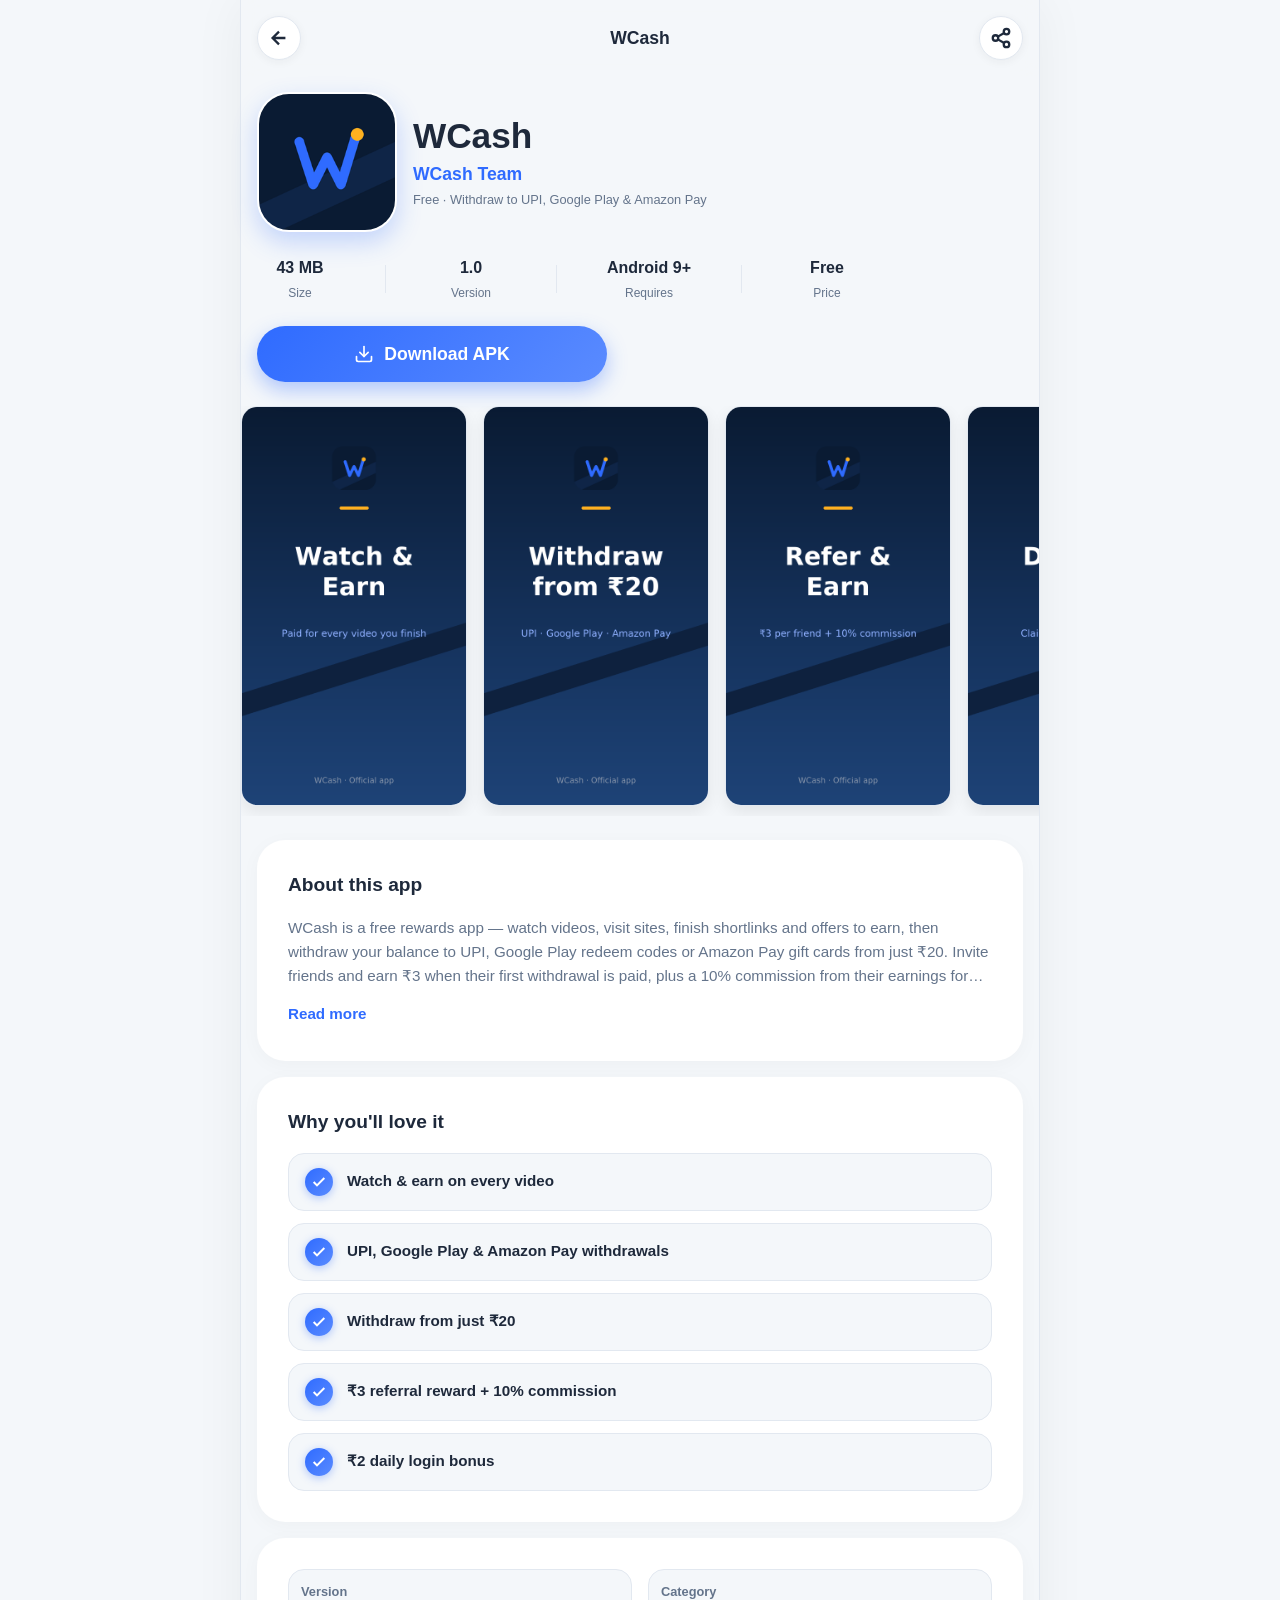
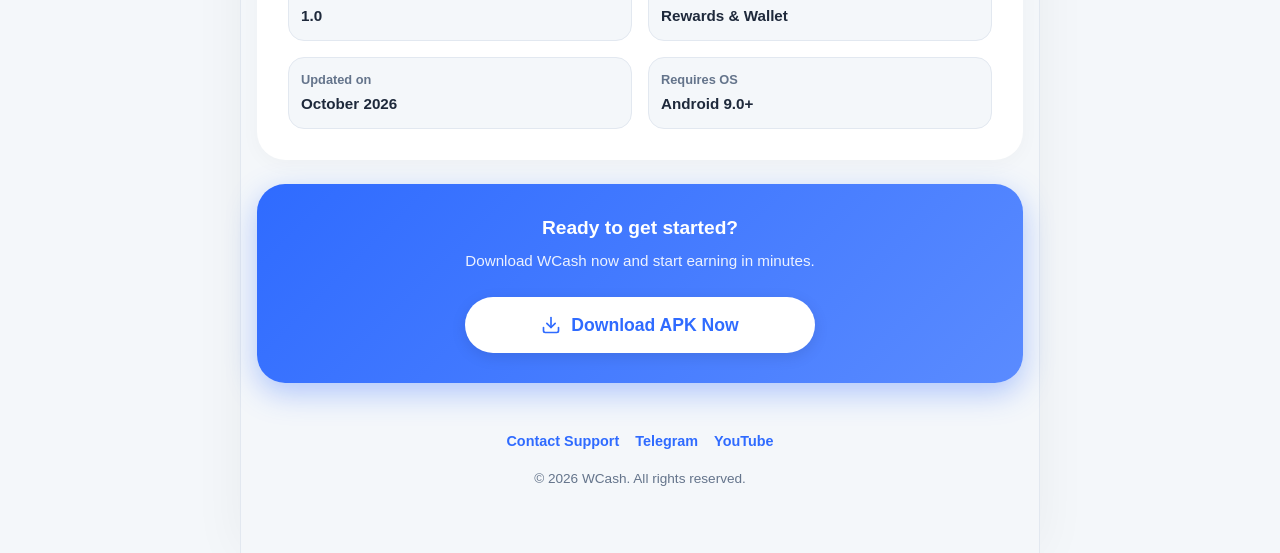
==== commit d2cf4569: "Redesign as Play Store style app download page with screenshot carousel" ====
--- a/index.html
+++ b/index.html
@@ -2,11 +2,13 @@
 <html lang="en">
 <head>
   <meta charset="UTF-8">
-  <meta name="viewport" content="width=device-width, initial-scale=1">
-  <meta name="theme-color" content="#0A1B33">
+  <meta name="viewport" content="width=device-width, initial-scale=1.0, maximum-scale=1.0, user-scalable=no">
   <title>WCash — Official APK Download for Android | Watch, Refer &amp; Earn</title>
   <meta name="description" content="Download the official WCash Android app — watch videos, complete tasks and referrals, and withdraw to UPI, Google Play or Amazon Pay from just ₹20. Free, safe, direct APK.">
+  <meta name="robots" content="index, follow">
   <link rel="canonical" href="https://rowdy9999.github.io/Wcash-official/">
+  <meta name="theme-color" content="#2F6BFF">
+  <meta name="content-language" content="en">
 
   <meta property="og:type" content="website">
   <meta property="og:site_name" content="WCash">
@@ -23,8 +25,7 @@
 
   <link rel="icon" type="image/svg+xml" href="assets/favicon.svg">
   <link rel="apple-touch-icon" href="assets/apple-touch-icon.png">
-  <link rel="mask-icon" href="assets/favicon.svg" color="#0A1B33">
-  <link rel="stylesheet" href="styles.css">
+  <link rel="mask-icon" href="assets/favicon.svg" color="#2F6BFF">
 
   <script type="application/ld+json">
   {
@@ -42,333 +43,590 @@
     "publisher": { "@type": "Organization", "name": "WCash" }
   }
   </script>
+
+  <style>
+    :root {
+      --bg-main: #f4f7fa;
+      --bg-card: #ffffff;
+      --text-primary: #1e293b;
+      --text-secondary: #64748b;
+      --accent-primary: #2F6BFF;
+      --accent-gradient: linear-gradient(135deg, #2F6BFF 0%, #5A8BFF 100%);
+      --accent-glow: rgba(47, 107, 255, 0.35);
+      --star-color: #FFB020;
+      --border-color: #e2e8f0;
+      --font-family: -apple-system, BlinkMacSystemFont, "Segoe UI", Roboto, "Helvetica Neue", Arial, sans-serif;
+      --spacing-sm: 8px;
+      --spacing-md: 16px;
+      --spacing-lg: 24px;
+      --radius-sm: 16px;
+      --radius-md: 20px;
+      --radius-lg: 28px;
+    }
+
+    * { margin: 0; padding: 0; box-sizing: border-box; -webkit-tap-highlight-color: transparent; }
+
+    body {
+      background-color: var(--bg-main);
+      color: var(--text-primary);
+      font-family: var(--font-family);
+      line-height: 1.5;
+      overflow-x: hidden;
+      -webkit-font-smoothing: antialiased;
+      position: relative;
+    }
+
+    body::before {
+      content: '';
+      position: absolute;
+      top: 0; left: 0;
+      width: 100%; height: 350px;
+      background: var(--accent-gradient);
+      border-radius: 0 0 40px 40px;
+      z-index: -1;
+      opacity: 0.15;
+    }
+
+    #app-container {
+      max-width: 800px;
+      margin: 0 auto;
+      min-height: 100vh;
+      padding-bottom: 40px;
+    }
+
+    /* Header */
+    .app-header {
+      display: flex;
+      justify-content: space-between;
+      align-items: center;
+      padding: var(--spacing-md);
+      position: sticky;
+      top: 0;
+      background: rgba(244, 247, 250, 0.85);
+      backdrop-filter: blur(12px);
+      -webkit-backdrop-filter: blur(12px);
+      z-index: 100;
+    }
+    .icon-btn {
+      background: var(--bg-card);
+      border: 1px solid var(--border-color);
+      color: var(--text-primary);
+      width: 44px; height: 44px;
+      display: flex; align-items: center; justify-content: center;
+      cursor: pointer;
+      border-radius: 50%;
+      transition: all 0.2s;
+      box-shadow: 0 2px 10px rgba(0,0,0,0.05);
+    }
+    .icon-btn:active { transform: scale(0.95); background: #f1f5f9; }
+    .icon-btn svg { width: 22px; height: 22px; }
+    .header-title {
+      font-size: 1.1rem; font-weight: 700;
+      opacity: 0;
+      color: var(--text-primary);
+      transition: opacity 0.25s ease;
+    }
+
+    /* Hero */
+    .hero-section {
+      display: flex;
+      gap: var(--spacing-md);
+      padding: var(--spacing-md) var(--spacing-md) var(--spacing-lg);
+      align-items: center;
+      animation: fadeIn 0.6s ease-out;
+    }
+    .app-icon {
+      width: 96px; height: 96px;
+      border-radius: 24px;
+      object-fit: cover;
+      box-shadow: 0 10px 25px rgba(47, 107, 255, 0.25);
+      border: 2px solid #ffffff;
+      background-color: #fff;
+    }
+    .hero-info { flex: 1; }
+    .app-name {
+      font-size: 1.6rem; font-weight: 800;
+      margin-bottom: 4px;
+      line-height: 1.2;
+      color: var(--text-primary);
+    }
+    .developer-name {
+      color: var(--accent-primary);
+      font-size: 0.95rem; font-weight: 600;
+      margin-bottom: 2px;
+    }
+    .app-meta {
+      color: var(--text-secondary);
+      font-size: 0.8rem; font-weight: 500;
+    }
+
+    /* Stats */
+    .stats-section {
+      display: flex;
+      justify-content: space-between;
+      align-items: center;
+      padding: 0 var(--spacing-lg) var(--spacing-lg);
+      overflow-x: auto;
+    }
+    .stats-section::-webkit-scrollbar { display: none; }
+    .stat-item {
+      display: flex; flex-direction: column; align-items: center;
+      min-width: 70px;
+    }
+    .stat-value {
+      font-size: 1rem; font-weight: 700;
+      color: var(--text-primary);
+      white-space: nowrap;
+    }
+    .stat-label {
+      color: var(--text-secondary);
+      font-size: 0.75rem; margin-top: 4px;
+      font-weight: 500;
+    }
+    .stat-divider {
+      width: 1px; height: 28px;
+      background-color: var(--border-color);
+      flex: none;
+    }
+
+    /* Download button */
+    .action-section { padding: 0 var(--spacing-md) var(--spacing-lg); }
+    .download-btn {
+      width: 100%;
+      background: var(--accent-gradient);
+      color: #ffffff;
+      border: none;
+      border-radius: 30px;
+      height: 56px;
+      font-size: 1.1rem; font-weight: 700;
+      font-family: inherit;
+      cursor: pointer;
+      position: relative;
+      overflow: hidden;
+      box-shadow: 0 8px 20px var(--accent-glow);
+      transition: transform 0.1s, box-shadow 0.1s;
+      display: flex; align-items: center; justify-content: center;
+      gap: 10px;
+    }
+    .download-btn:active {
+      transform: scale(0.97);
+      box-shadow: 0 4px 10px var(--accent-glow);
+    }
+    .download-btn .ic { width: 20px; height: 20px; }
+    .download-btn.loading .btn-text,
+    .download-btn.loading .ic { opacity: 0; }
+    .loading-spinner {
+      display: none;
+      width: 26px; height: 26px;
+      border: 3px solid rgba(255, 255, 255, 0.3);
+      border-radius: 50%;
+      border-top-color: #ffffff;
+      animation: spin 1s ease-in-out infinite;
+      position: absolute;
+    }
+    .download-btn.loading .loading-spinner { display: block; }
+    .ripple {
+      position: absolute;
+      border-radius: 50%;
+      background: rgba(255, 255, 255, 0.4);
+      transform: scale(0);
+      animation: ripple 0.6s linear;
+      pointer-events: none;
+    }
+    .ic {
+      fill: none; stroke: currentColor; stroke-width: 2;
+      stroke-linecap: round; stroke-linejoin: round;
+    }
+
+    /* Screenshots */
+    .screenshots-section { margin-bottom: var(--spacing-lg); }
+    .screenshots-container {
+      display: flex;
+      overflow-x: auto;
+      scroll-snap-type: x mandatory;
+      gap: 16px;
+      padding: 0 var(--spacing-md) 10px;
+      scroll-behavior: smooth;
+      -webkit-overflow-scrolling: touch;
+    }
+    .screenshots-container::-webkit-scrollbar { display: none; }
+    .screenshot-img {
+      height: 320px; width: auto;
+      border-radius: var(--radius-sm);
+      scroll-snap-align: start;
+      object-fit: cover;
+      box-shadow: 0 6px 16px rgba(0, 0, 0, 0.08);
+      border: 1px solid var(--border-color);
+    }
+
+    /* Cards */
+    .card-section {
+      background: var(--bg-card);
+      padding: var(--spacing-lg);
+      margin: 0 var(--spacing-md) var(--spacing-md);
+      border-radius: var(--radius-md);
+      box-shadow: 0 4px 20px rgba(0,0,0,0.03);
+      border: 1px solid rgba(255,255,255,0.8);
+    }
+    h2 {
+      font-size: 1.2rem; font-weight: 800;
+      color: var(--text-primary);
+      margin-bottom: var(--spacing-md);
+    }
+
+    /* About */
+    .app-description {
+      color: var(--text-secondary);
+      font-size: 0.95rem; line-height: 1.6;
+      transition: all 0.3s ease;
+    }
+    .app-description.truncated {
+      display: -webkit-box;
+      -webkit-line-clamp: 3;
+      -webkit-box-orient: vertical;
+      overflow: hidden;
+    }
+    .read-more-btn {
+      background: none; border: none;
+      color: var(--accent-primary);
+      font-weight: 700; font-size: 0.95rem;
+      font-family: inherit;
+      padding: 8px 0;
+      cursor: pointer;
+      margin-top: 8px;
+    }
+
+    /* Features */
+    .features-list {
+      list-style: none;
+      display: grid; gap: 12px;
+    }
+    .features-list li {
+      display: flex; align-items: center;
+      gap: 14px;
+      background: var(--bg-main);
+      padding: 14px var(--spacing-md);
+      border-radius: var(--radius-sm);
+      font-size: 0.95rem; font-weight: 600;
+      color: var(--text-primary);
+      border: 1px solid var(--border-color);
+      transition: transform 0.2s;
+    }
+    .features-list li:active { transform: scale(0.98); }
+    .feature-icon-wrapper {
+      background: var(--accent-gradient);
+      border-radius: 50%;
+      width: 28px; height: 28px;
+      display: flex; align-items: center; justify-content: center;
+      flex-shrink: 0;
+      box-shadow: 0 2px 8px var(--accent-glow);
+    }
+    .feature-icon-wrapper svg {
+      color: #ffffff;
+      width: 16px; height: 16px;
+    }
+
+    /* Details grid */
+    .details-grid {
+      display: grid;
+      grid-template-columns: repeat(2, 1fr);
+      gap: var(--spacing-md);
+    }
+    .detail-item {
+      display: flex; flex-direction: column;
+      gap: 4px;
+      padding: 12px;
+      background: var(--bg-main);
+      border-radius: var(--radius-sm);
+      border: 1px solid var(--border-color);
+    }
+    .detail-label {
+      font-size: 0.8rem;
+      color: var(--text-secondary);
+      font-weight: 600;
+    }
+    .detail-value {
+      font-size: 0.95rem; font-weight: 700;
+      color: var(--text-primary);
+    }
+
+    /* Bottom CTA */
+    .bottom-cta {
+      background: var(--accent-gradient);
+      margin: var(--spacing-lg) var(--spacing-md);
+      padding: 30px var(--spacing-lg);
+      border-radius: var(--radius-lg);
+      text-align: center;
+      color: #fff;
+      box-shadow: 0 10px 30px var(--accent-glow);
+    }
+    .bottom-cta h2 { color: #fff; margin-bottom: 8px; }
+    .bottom-cta p {
+      color: rgba(255,255,255,0.9);
+      font-size: 0.95rem;
+      margin-bottom: var(--spacing-lg);
+    }
+    .bottom-cta .download-btn {
+      background: #ffffff;
+      color: var(--accent-primary);
+      box-shadow: 0 4px 15px rgba(0,0,0,0.1);
+      max-width: 350px;
+      margin: 0 auto;
+    }
+    .bottom-cta .download-btn .loading-spinner {
+      border-top-color: var(--accent-primary);
+      border-color: rgba(47,107,255,0.25);
+      border-top-color: var(--accent-primary);
+    }
+
+    /* Footer */
+    footer {
+      padding: var(--spacing-lg) var(--spacing-md);
+      text-align: center;
+      margin-top: var(--spacing-lg);
+    }
+    .footer-links {
+      display: flex; justify-content: center;
+      flex-wrap: wrap;
+      gap: var(--spacing-md);
+      margin-bottom: var(--spacing-md);
+    }
+    .footer-links a {
+      color: var(--accent-primary);
+      text-decoration: none;
+      font-size: 0.9rem; font-weight: 600;
+    }
+    .copyright {
+      color: var(--text-secondary);
+      font-size: 0.85rem;
+    }
+
+    @keyframes fadeIn {
+      from { opacity: 0; transform: translateY(15px); }
+      to { opacity: 1; transform: translateY(0); }
+    }
+    @keyframes spin { to { transform: rotate(360deg); } }
+    @keyframes ripple {
+      from { transform: scale(0); opacity: 1; }
+      to { transform: scale(4); opacity: 0; }
+    }
+
+    @media (min-width: 768px) {
+      .app-icon { width: 140px; height: 140px; border-radius: 32px; }
+      .app-name { font-size: 2.2rem; }
+      .developer-name { font-size: 1.1rem; }
+      .screenshot-img { height: 400px; }
+      .stats-section { justify-content: flex-start; gap: 50px; }
+      .action-section { display: flex; }
+      .action-section .download-btn { max-width: 350px; }
+      .card-section { padding: 30px; border-radius: var(--radius-lg); }
+    }
+    @media (min-width: 1024px) {
+      #app-container {
+        border-left: 1px solid var(--border-color);
+        border-right: 1px solid var(--border-color);
+        box-shadow: 0 0 50px rgba(0,0,0,0.05);
+        background-color: var(--bg-main);
+      }
+      body::before { display: none; }
+    }
+  </style>
 </head>
-<body id="top">
-
-  <header class="site-header">
-    <div class="wrap header-inner">
-      <a class="brand" href="#top">
-        <img src="assets/favicon.svg" width="34" height="34" alt="">
-        <span>WCash</span>
-      </a>
-      <nav class="nav" aria-label="Main">
-        <a href="#how">How it works</a>
-        <a href="#features">Features</a>
-        <a href="#withdraw">Withdrawals</a>
-        <a href="#install">Install</a>
-        <a href="#faq">FAQ</a>
-      </nav>
-      <a class="btn btn-gold btn-sm" href="https://github.com/Rowdy9999/Wcash-official/releases/latest/download/WCash.apk">
-        <svg class="ic" viewBox="0 0 24 24" aria-hidden="true"><path d="M21 15v4a2 2 0 0 1-2 2H5a2 2 0 0 1-2-2v-4"/><polyline points="7 10 12 15 17 10"/><line x1="12" y1="15" x2="12" y2="3"/></svg>
-        Download
-      </a>
-    </div>
-  </header>
-
-  <section class="hero">
-    <div class="wrap hero-grid">
-      <div class="hero-copy">
-        <div class="hero-head">
-          <img class="hero-icon" src="assets/icon-192.png" width="92" height="92" alt="WCash app icon">
-          <div>
-            <p class="eyebrow">Official download site</p>
-            <h1>WCash</h1>
-          </div>
-        </div>
-        <p class="tagline">Watch, refer &amp; earn real money — withdraw straight to <strong>UPI</strong>, <strong>Google&nbsp;Play</strong> &amp; <strong>Amazon&nbsp;Pay</strong>.</p>
-        <div class="chips" aria-label="App details">
-          <span class="chip">v1.0</span>
-          <span class="chip">Android 9+</span>
-          <span class="chip">43 MB</span>
-          <span class="chip">Free</span>
-        </div>
-        <div class="cta-row">
-          <a class="btn btn-gold btn-lg" href="https://github.com/Rowdy9999/Wcash-official/releases/latest/download/WCash.apk">
-            <svg class="ic" viewBox="0 0 24 24" aria-hidden="true"><path d="M21 15v4a2 2 0 0 1-2 2H5a2 2 0 0 1-2-2v-4"/><polyline points="7 10 12 15 17 10"/><line x1="12" y1="15" x2="12" y2="3"/></svg>
-            Download APK — v1.0
-          </a>
-          <a class="btn btn-ghost btn-lg" href="#install">How to install</a>
-        </div>
-        <p class="trust">
-          <svg class="ic ic-sm" viewBox="0 0 24 24" aria-hidden="true"><path d="M12 22s8-4 8-10V5l-8-3-8 3v7c0 6 8 10 8 10z"/><polyline points="9 12 11 14 15 10"/></svg>
-          Official WCash build · package <code>com.wcashz</code> · signing certificate SHA-256 published below
-        </p>
-      </div>
-      <div class="hero-qr">
-        <img src="assets/qr.svg" width="188" height="188" alt="QR code linking to the WCash APK download">
-        <p>Scan with your phone<br>to download instantly</p>
-      </div>
-    </div>
-  </section>
-
-  <section class="stats">
-    <div class="wrap stats-grid">
-      <div class="stat"><span class="stat-num">₹3</span><span class="stat-label">per friend who starts earning</span></div>
-      <div class="stat"><span class="stat-num">10%</span><span class="stat-label">referral commission, first year</span></div>
-      <div class="stat"><span class="stat-num">₹2</span><span class="stat-label">daily bonus, every day</span></div>
-      <div class="stat"><span class="stat-num">₹20</span><span class="stat-label">minimum withdrawal</span></div>
-    </div>
-  </section>
-
-  <section class="section" id="how">
-    <div class="wrap">
-      <p class="eyebrow eyebrow-dark">Get started</p>
-      <h2>How it works</h2>
-      <p class="section-sub">Four steps between installing the app and cashing out.</p>
-      <ol class="steps">
-        <li class="step">
-          <span class="step-num">1</span>
-          <h3>Install the APK</h3>
-          <p>Tap Download, allow your browser to install apps when asked, and open the file. It takes under a minute.</p>
-        </li>
-        <li class="step">
-          <span class="step-num">2</span>
-          <h3>Create your free account</h3>
-          <p>Sign up in seconds — no fees, no subscription. Your balance and history sync securely to your account.</p>
-        </li>
-        <li class="step">
-          <span class="step-num">3</span>
-          <h3>Start earning</h3>
-          <p>Watch videos, visit sites, finish shortlinks &amp; offers, collect the daily bonus, and invite friends for rewards.</p>
-        </li>
-        <li class="step">
-          <span class="step-num">4</span>
-          <h3>Withdraw your balance</h3>
-          <p>Cash out from ₹20 straight to your UPI ID, a Google Play redeem code or an Amazon Pay gift card.</p>
-        </li>
-      </ol>
-    </div>
-  </section>
-
-  <section class="section section-alt" id="features">
-    <div class="wrap">
-      <p class="eyebrow eyebrow-dark">In the app</p>
-      <h2>Ways to earn</h2>
-      <p class="section-sub">Every reward is verified server-side before it reaches your balance.</p>
-      <div class="feature-grid">
-        <article class="card feature">
-          <div class="feature-ic ic-blue">
-            <svg class="ic" viewBox="0 0 24 24" aria-hidden="true"><circle cx="12" cy="12" r="10"/><polygon points="10 8 16 12 10 16"/></svg>
-          </div>
-          <h3>Watch &amp; Earn</h3>
-          <p>Play timed videos and get paid for each one you finish — quick, simple tasks you can do anywhere.</p>
-        </article>
-        <article class="card feature">
-          <div class="feature-ic ic-gold">
-            <svg class="ic" viewBox="0 0 24 24" aria-hidden="true"><circle cx="12" cy="12" r="10"/><line x1="2" y1="12" x2="22" y2="12"/><path d="M12 2a15.3 15.3 0 0 1 4 10 15.3 15.3 0 0 1-4 10 15.3 15.3 0 0 1-4-10 15.3 15.3 0 0 1 4-10z"/></svg>
-          </div>
-          <h3>Visit &amp; Earn</h3>
-          <p>Open a sponsor's website and stay for the required time — Standard or Turbo Mode, your choice.</p>
-        </article>
-        <article class="card feature">
-          <div class="feature-ic ic-blue">
-            <svg class="ic" viewBox="0 0 24 24" aria-hidden="true"><polygon points="13 2 3 14 12 14 11 22 21 10 12 10 13 2"/></svg>
-          </div>
-          <h3>Shortlinks</h3>
-          <p>Open a short link, come back to the app, and your reward lands automatically after verification.</p>
-        </article>
-        <article class="card feature">
-          <div class="feature-ic ic-gold">
-            <svg class="ic" viewBox="0 0 24 24" aria-hidden="true"><polyline points="20 12 20 22 4 22 4 12"/><rect x="2" y="7" width="20" height="5"/><line x1="12" y1="22" x2="12" y2="7"/><path d="M12 7H7.5a2.5 2.5 0 0 1 0-5C11 2 12 7 12 7z"/><path d="M12 7h4.5a2.5 2.5 0 0 0 0-5C13 2 12 7 12 7z"/></svg>
-          </div>
-          <h3>Daily bonus</h3>
-          <p>Claim ₹2 just for showing up every day — consistency pays. Streak-friendly and instant.</p>
-        </article>
-        <article class="card feature">
-          <div class="feature-ic ic-blue">
-            <svg class="ic" viewBox="0 0 24 24" aria-hidden="true"><path d="M17 21v-2a4 4 0 0 0-4-4H5a4 4 0 0 0-4 4v2"/><circle cx="9" cy="7" r="4"/><path d="M23 21v-2a4 4 0 0 0-3-3.87"/><path d="M16 3.13a4 4 0 0 1 0 7.75"/></svg>
-          </div>
-          <h3>Refer &amp; earn</h3>
-          <p>Get ₹3 when a friend's first withdrawal is paid, plus 10% commission from their earnings for their first year.</p>
-        </article>
-        <article class="card feature">
-          <div class="feature-ic ic-gold">
-            <svg class="ic" viewBox="0 0 24 24" aria-hidden="true"><path d="M20.59 13.41l-7.17 7.17a2 2 0 0 1-2.83 0L2 12V2h10l8.59 8.59a2 2 0 0 1 0 2.83z"/><circle cx="7" cy="7" r="1.5"/></svg>
-          </div>
-          <h3>Offers &amp; tasks</h3>
-          <p>Complete app installs, sign-ups and surveys from offer walls — bigger payouts for bigger tasks.</p>
-        </article>
-      </div>
-    </div>
-  </section>
-
-  <section class="section" id="withdraw">
-    <div class="wrap">
-      <p class="eyebrow eyebrow-dark">Get paid</p>
-      <h2>Withdrawals that actually reach you</h2>
-      <p class="section-sub">Request a payout from <strong>₹20</strong> up to <strong>₹1,000</strong> per withdrawal — processed to the method you choose.</p>
-      <div class="pay-grid">
-        <article class="card pay">
-          <div class="pay-ic">
-            <svg class="ic" viewBox="0 0 24 24" aria-hidden="true"><rect x="2" y="5" width="20" height="14" rx="2"/><line x1="2" y1="10" x2="22" y2="10"/></svg>
-          </div>
-          <h3>UPI</h3>
-          <p>Enter your UPI ID (<code>yourname@upi</code>) and receive money straight to your bank account.</p>
-        </article>
-        <article class="card pay">
-          <div class="pay-ic">
-            <svg class="ic" viewBox="0 0 24 24" aria-hidden="true"><rect x="3" y="4" width="18" height="16" rx="2"/><path d="M7 9h10"/><path d="M7 13h6"/><circle cx="17" cy="15" r="2"/></svg>
-          </div>
-          <h3>Google Play redeem code</h3>
-          <p>Get a Play Store code delivered to your email — top up apps, games and subscriptions.</p>
-        </article>
-        <article class="card pay">
-          <div class="pay-ic">
-            <svg class="ic" viewBox="0 0 24 24" aria-hidden="true"><path d="M20 12v8a2 2 0 0 1-2 2H6a2 2 0 0 1-2-2v-8"/><rect x="2" y="7" width="20" height="5"/><line x1="12" y1="22" x2="12" y2="7"/><path d="M12 7H7.5a2.5 2.5 0 0 1 0-5C11 2 12 7 12 7z"/><path d="M12 7h4.5a2.5 2.5 0 0 0 0-5C13 2 12 7 12 7z"/></svg>
-          </div>
-          <h3>Amazon Pay gift card</h3>
-          <p>Prefer Amazon? Receive a gift card code by email and spend it anywhere on Amazon Pay.</p>
-        </article>
-      </div>
-      <p class="note">Payout availability and processing depend on your account being in good standing. Earning amounts vary with the tasks available to you.</p>
-    </div>
-  </section>
-
-  <section class="section section-dark" id="install">
-    <div class="wrap">
-      <p class="eyebrow">Install guide</p>
-      <h2>Get WCash on your phone</h2>
-      <div class="install-grid">
-        <div class="install-steps">
-          <div class="istep">
-            <span class="step-num">1</span>
-            <div>
-              <h3>Download the APK</h3>
-              <p>Tap the <strong>Download APK</strong> button — your browser will ask whether to keep the file. Confirm; the file comes straight from this site's official GitHub release.</p>
-            </div>
-          </div>
-          <div class="istep">
-            <span class="step-num">2</span>
-            <div>
-              <h3>Open the downloaded file</h3>
-              <p>Open <code>WCash.apk</code> from the download notification, or from Files&nbsp;→&nbsp;Downloads.</p>
-            </div>
-          </div>
-          <div class="istep">
-            <span class="step-num">3</span>
-            <div>
-              <h3>Allow installation if asked</h3>
-              <p>Android blocks unknown apps by default. When prompted, tap <strong>Settings</strong> → turn on <strong>Allow from this source</strong> → go back → tap <strong>Install</strong>.</p>
-            </div>
-          </div>
-          <div class="istep">
-            <span class="step-num">4</span>
-            <div>
-              <h3>Open WCash &amp; sign up</h3>
-              <p>Create your free account and start earning. Updates later? Just install the newest APK over the old one — your balance stays.</p>
-            </div>
-          </div>
-          <a class="btn btn-gold btn-lg" href="https://github.com/Rowdy9999/Wcash-official/releases/latest/download/WCash.apk">
-            <svg class="ic" viewBox="0 0 24 24" aria-hidden="true"><path d="M21 15v4a2 2 0 0 1-2 2H5a2 2 0 0 1-2-2v-4"/><polyline points="7 10 12 15 17 10"/><line x1="12" y1="15" x2="12" y2="3"/></svg>
-            Download APK — v1.0
-          </a>
-        </div>
-        <aside class="install-facts card">
-          <h3>File details</h3>
-          <dl>
-            <div><dt>File</dt><dd>WCash.apk</dd></div>
-            <div><dt>Version</dt><dd>1.0 (version code 1)</dd></div>
-            <div><dt>Size</dt><dd>43 MB</dd></div>
-            <div><dt>Package</dt><dd><code>com.wcashz</code></dd></div>
-            <div><dt>Requires</dt><dd>Android 9.0 or newer</dd></div>
-            <div><dt>Updated</dt><dd>October 2026</dd></div>
-          </dl>
-          <div class="verify">
-            <h4>Verify authenticity</h4>
-            <p>Signing certificate SHA-256:</p>
-            <code class="fingerprint">7E:31:29:FA:2B:66:A5:41:06:18:2A:F4:51:F4:02:BA:03:B9:AD:B0:FD:1A:96:63:40:90:2D:D7:A9:AE:BF:15</code>
-            <p class="verify-hint">Check any downloaded copy with:</p>
-            <code class="cmd">apksigner verify --print-certs WCash.apk</code>
-            <p>The certificate SHA-256 in the output must match the fingerprint above — if it differs, delete the file and download again from this page.</p>
-          </div>
-        </aside>
-      </div>
-    </div>
-  </section>
-
-  <section class="section" id="faq">
-    <div class="wrap wrap-narrow">
-      <p class="eyebrow eyebrow-dark">Questions</p>
-      <h2>Frequently asked questions</h2>
-
-      <details class="faq-item">
-        <summary>Is WCash free?</summary>
-        <div class="faq-body"><p>Yes. The app is free to download and free to use — no subscription and no joining fee. You earn from completing tasks and referrals.</p></div>
-      </details>
-      <details class="faq-item">
-        <summary>How do I get paid?</summary>
-        <div class="faq-body"><p>Complete Watch &amp; Earn, Visit &amp; Earn, shortlink and offer tasks, then request a withdrawal from ₹20 (up to ₹1,000 per payout) via UPI, a Google Play redeem code or an Amazon Pay gift card.</p></div>
-      </details>
-      <details class="faq-item">
-        <summary>Why isn't WCash on the Google Play Store?</summary>
-        <div class="faq-body"><p>We distribute the official APK directly from this site so you always get the exact build we published — with its signing certificate published for verification. Only download WCash from this page; never trust third-party mirror sites.</p></div>
-      </details>
-      <details class="faq-item">
-        <summary>How do I update to a newer version?</summary>
-        <div class="faq-body"><p>Download the latest APK from this same page and install it over your existing app. Your account, balance and history are kept — no need to sign up again.</p></div>
-      </details>
-      <details class="faq-item">
-        <summary>How much can I earn from referrals?</summary>
-        <div class="faq-body"><p>You earn ₹3 when a friend's first withdrawal is paid, plus a 10% commission from their eligible earnings for their first year. Your actual earnings depend on your own activity and the tasks available.</p></div>
-      </details>
-      <details class="faq-item">
-        <summary>Is the APK safe to install?</summary>
-        <div class="faq-body"><p>The download comes from this site's official GitHub release, and the page publishes the app's signing-certificate SHA-256 so you can verify any copy with <code>apksigner</code>. Android will ask you to allow installs from your browser — that's normal for any APK installed outside the Play Store.</p></div>
-      </details>
-      <details class="faq-item">
-        <summary>I need help with my account or a withdrawal</summary>
-        <div class="faq-body"><p>Email <a href="mailto:wcashsupport@gmail.com">wcashsupport@gmail.com</a>, message us on <a href="https://t.me/wcash_official" target="_blank" rel="noopener">Telegram</a>, or reach out on <a href="https://youtube.com/@wcashofficial" target="_blank" rel="noopener">YouTube</a>. Support usually replies within a day.</p></div>
-      </details>
-    </div>
-  </section>
-
-  <section class="cta-band">
-    <div class="wrap cta-band-inner">
-      <div>
-        <h2>Ready to start earning?</h2>
-        <p>Download the official WCash APK — free, verified, under a minute to install.</p>
-      </div>
-      <a class="btn btn-gold btn-lg" href="https://github.com/Rowdy9999/Wcash-official/releases/latest/download/WCash.apk">
-        <svg class="ic" viewBox="0 0 24 24" aria-hidden="true"><path d="M21 15v4a2 2 0 0 1-2 2H5a2 2 0 0 1-2-2v-4"/><polyline points="7 10 12 15 17 10"/><line x1="12" y1="15" x2="12" y2="3"/></svg>
-        Download APK
-      </a>
-    </div>
-  </section>
-
-  <footer class="site-footer">
-    <div class="wrap footer-grid">
-      <div>
-        <a class="brand" href="#top">
-          <img src="assets/favicon.svg" width="34" height="34" alt="">
-          <span>WCash</span>
-        </a>
-        <p class="footer-tag">Watch, refer &amp; earn — withdraw to UPI, Google Play &amp; Amazon Pay.</p>
-      </div>
-      <nav class="footer-col" aria-label="Site">
-        <h4>Site</h4>
-        <a href="#how">How it works</a>
-        <a href="#features">Features</a>
-        <a href="#withdraw">Withdrawals</a>
-        <a href="#install">Install guide</a>
-        <a href="#faq">FAQ</a>
-      </nav>
-      <div class="footer-col">
-        <h4>Support</h4>
-        <a href="mailto:wcashsupport@gmail.com">wcashsupport@gmail.com</a>
+<body>
+  <div id="app-container">
+
+    <header class="app-header">
+      <button class="icon-btn" aria-label="Go back" onclick="history.back()">
+        <svg viewBox="0 0 24 24" fill="none" stroke="currentColor" stroke-width="2.5"><path d="M19 12H5M12 19l-7-7 7-7"/></svg>
+      </button>
+      <div class="header-title" id="header-app-name">WCash</div>
+      <button class="icon-btn" id="share-btn" aria-label="Share this page">
+        <svg viewBox="0 0 24 24" fill="none" stroke="currentColor" stroke-width="2.5" id="share-icon"><circle cx="18" cy="5" r="3"/><circle cx="6" cy="12" r="3"/><circle cx="18" cy="19" r="3"/><line x1="8.59" y1="13.51" x2="15.42" y2="17.49"/><line x1="15.41" y1="6.51" x2="8.59" y2="10.49"/></svg>
+      </button>
+    </header>
+
+    <main>
+      <!-- Hero -->
+      <section class="hero-section">
+        <img src="assets/icon-192.png" alt="WCash app icon" class="app-icon">
+        <div class="hero-info">
+          <h1 class="app-name">WCash</h1>
+          <p class="developer-name">WCash Team</p>
+          <p class="app-meta">Free · Withdraw to UPI, Google Play &amp; Amazon Pay</p>
+        </div>
+      </section>
+
+      <!-- Stats -->
+      <section class="stats-section">
+        <div class="stat-item">
+          <div class="stat-value">43 MB</div>
+          <div class="stat-label">Size</div>
+        </div>
+        <div class="stat-divider"></div>
+        <div class="stat-item">
+          <div class="stat-value">1.0</div>
+          <div class="stat-label">Version</div>
+        </div>
+        <div class="stat-divider"></div>
+        <div class="stat-item">
+          <div class="stat-value">Android 9+</div>
+          <div class="stat-label">Requires</div>
+        </div>
+        <div class="stat-divider"></div>
+        <div class="stat-item">
+          <div class="stat-value">Free</div>
+          <div class="stat-label">Price</div>
+        </div>
+      </section>
+
+      <!-- Main download -->
+      <section class="action-section">
+        <button class="download-btn">
+          <svg class="ic" viewBox="0 0 24 24"><path d="M21 15v4a2 2 0 0 1-2 2H5a2 2 0 0 1-2-2v-4"/><polyline points="7 10 12 15 17 10"/><line x1="12" y1="15" x2="12" y2="3"/></svg>
+          <span class="btn-text">Download APK</span>
+          <div class="loading-spinner"></div>
+        </button>
+      </section>
+
+      <!-- Screenshots -->
+      <section class="screenshots-section">
+        <div class="screenshots-container">
+          <img class="screenshot-img" src="assets/shot1.png" alt="WCash — Watch &amp; Earn" loading="lazy">
+          <img class="screenshot-img" src="assets/shot2.png" alt="WCash — Withdraw from ₹20" loading="lazy">
+          <img class="screenshot-img" src="assets/shot3.png" alt="WCash — Refer &amp; Earn" loading="lazy">
+          <img class="screenshot-img" src="assets/shot4.png" alt="WCash — Daily ₹2 Bonus" loading="lazy">
+        </div>
+      </section>
+
+      <!-- About -->
+      <section class="card-section">
+        <h2>About this app</h2>
+        <p id="app-description" class="app-description truncated">WCash is a free rewards app — watch videos, visit sites, finish shortlinks and offers to earn, then withdraw your balance to UPI, Google Play redeem codes or Amazon Pay gift cards from just ₹20. Invite friends and earn ₹3 when their first withdrawal is paid, plus a 10% commission from their earnings for their first year. Claim the ₹2 daily bonus, track everything from one clean wallet, and get paid through the method you prefer.</p>
+        <button id="read-more-btn" class="read-more-btn">Read more</button>
+      </section>
+
+      <!-- Features -->
+      <section class="card-section">
+        <h2>Why you'll love it</h2>
+        <ul class="features-list" id="features-list">
+          <li>
+            <div class="feature-icon-wrapper"><svg viewBox="0 0 24 24" fill="none" stroke="currentColor" stroke-width="3"><polyline points="20 6 9 17 4 12"></polyline></svg></div>
+            <span>Watch &amp; earn on every video</span>
+          </li>
+          <li>
+            <div class="feature-icon-wrapper"><svg viewBox="0 0 24 24" fill="none" stroke="currentColor" stroke-width="3"><polyline points="20 6 9 17 4 12"></polyline></svg></div>
+            <span>UPI, Google Play &amp; Amazon Pay withdrawals</span>
+          </li>
+          <li>
+            <div class="feature-icon-wrapper"><svg viewBox="0 0 24 24" fill="none" stroke="currentColor" stroke-width="3"><polyline points="20 6 9 17 4 12"></polyline></svg></div>
+            <span>Withdraw from just ₹20</span>
+          </li>
+          <li>
+            <div class="feature-icon-wrapper"><svg viewBox="0 0 24 24" fill="none" stroke="currentColor" stroke-width="3"><polyline points="20 6 9 17 4 12"></polyline></svg></div>
+            <span>₹3 referral reward + 10% commission</span>
+          </li>
+          <li>
+            <div class="feature-icon-wrapper"><svg viewBox="0 0 24 24" fill="none" stroke="currentColor" stroke-width="3"><polyline points="20 6 9 17 4 12"></polyline></svg></div>
+            <span>₹2 daily login bonus</span>
+          </li>
+        </ul>
+      </section>
+
+      <!-- Details -->
+      <section class="card-section details-grid">
+        <div class="detail-item">
+          <span class="detail-label">Version</span>
+          <span class="detail-value">1.0</span>
+        </div>
+        <div class="detail-item">
+          <span class="detail-label">Category</span>
+          <span class="detail-value">Rewards &amp; Wallet</span>
+        </div>
+        <div class="detail-item">
+          <span class="detail-label">Updated on</span>
+          <span class="detail-value">October 2026</span>
+        </div>
+        <div class="detail-item">
+          <span class="detail-label">Requires OS</span>
+          <span class="detail-value">Android 9.0+</span>
+        </div>
+      </section>
+
+      <!-- Bottom CTA -->
+      <section class="bottom-cta">
+        <h2>Ready to get started?</h2>
+        <p>Download WCash now and start earning in minutes.</p>
+        <button class="download-btn">
+          <svg class="ic" viewBox="0 0 24 24"><path d="M21 15v4a2 2 0 0 1-2 2H5a2 2 0 0 1-2-2v-4"/><polyline points="7 10 12 15 17 10"/><line x1="12" y1="15" x2="12" y2="3"/></svg>
+          <span class="btn-text">Download APK Now</span>
+          <div class="loading-spinner"></div>
+        </button>
+      </section>
+    </main>
+
+    <footer>
+      <div class="footer-links">
+        <a href="mailto:wcashsupport@gmail.com">Contact Support</a>
         <a href="https://t.me/wcash_official" target="_blank" rel="noopener">Telegram</a>
         <a href="https://youtube.com/@wcashofficial" target="_blank" rel="noopener">YouTube</a>
       </div>
-      <div class="footer-col">
-        <h4>Download</h4>
-        <a href="https://github.com/Rowdy9999/Wcash-official/releases/latest/download/WCash.apk">Latest APK (v1.0)</a>
-        <span class="footer-meta">Android 9.0+ · 43 MB · Free</span>
-      </div>
-    </div>
-    <div class="wrap footer-bottom">
-      <p>© 2026 WCash. All rights reserved.</p>
-      <p class="footer-legal">Google Play is a trademark of Google LLC. WCash is not affiliated with Google or Amazon.</p>
-    </div>
-  </footer>
-
+      <p class="copyright">© 2026 WCash. All rights reserved.</p>
+    </footer>
+  </div>
+
+  <script>
+    const DOWNLOAD_LINK = "https://github.com/Rowdy9999/Wcash-official/releases/latest/download/WCash.apk";
+
+    // Read more / read less
+    const readMoreBtn = document.getElementById("read-more-btn");
+    const appDescription = document.getElementById("app-description");
+    readMoreBtn.addEventListener("click", () => {
+      const truncated = appDescription.classList.toggle("truncated");
+      readMoreBtn.textContent = truncated ? "Read more" : "Read less";
+    });
+
+    // Download buttons: ripple + spinner + redirect
+    document.querySelectorAll(".download-btn").forEach(btn => {
+      btn.addEventListener("click", function (e) {
+        if (this.classList.contains("loading")) return;
+        const rect = this.getBoundingClientRect();
+        const ripple = document.createElement("span");
+        ripple.className = "ripple";
+        ripple.style.left = (e.clientX - rect.left) + "px";
+        ripple.style.top = (e.clientY - rect.top) + "px";
+        this.appendChild(ripple);
+        setTimeout(() => ripple.remove(), 600);
+        this.classList.add("loading");
+        setTimeout(() => {
+          this.classList.remove("loading");
+          window.location.href = DOWNLOAD_LINK;
+        }, 800);
+      });
+    });
+
+    // Header title fades in after scrolling past the hero
+    const headerTitle = document.getElementById("header-app-name");
+    const heroSection = document.querySelector(".hero-section");
+    window.addEventListener("scroll", () => {
+      headerTitle.style.opacity = heroSection.getBoundingClientRect().bottom < 50 ? "1" : "0";
+    });
+
+    // Share button: native share, clipboard fallback
+    document.getElementById("share-btn").addEventListener("click", async () => {
+      const url = location.href;
+      if (navigator.share) {
+        try { await navigator.share({ title: "WCash — Official APK Download", url }); } catch (e) {}
+      } else {
+        try {
+          await navigator.clipboard.writeText(url);
+          const btn = document.getElementById("share-btn");
+          btn.innerHTML = '<svg viewBox="0 0 24 24" fill="none" stroke="#10B981" stroke-width="3"><polyline points="20 6 9 17 4 12"/></svg>';
+          setTimeout(() => {
+            btn.innerHTML = '<svg viewBox="0 0 24 24" fill="none" stroke="currentColor" stroke-width="2.5"><circle cx="18" cy="5" r="3"/><circle cx="6" cy="12" r="3"/><circle cx="18" cy="19" r="3"/><line x1="8.59" y1="13.51" x2="15.42" y2="17.49"/><line x1="15.41" y1="6.51" x2="8.59" y2="10.49"/></svg>';
+          }, 1500);
+        } catch (e) {}
+      }
+    });
+  </script>
 </body>
 </html>
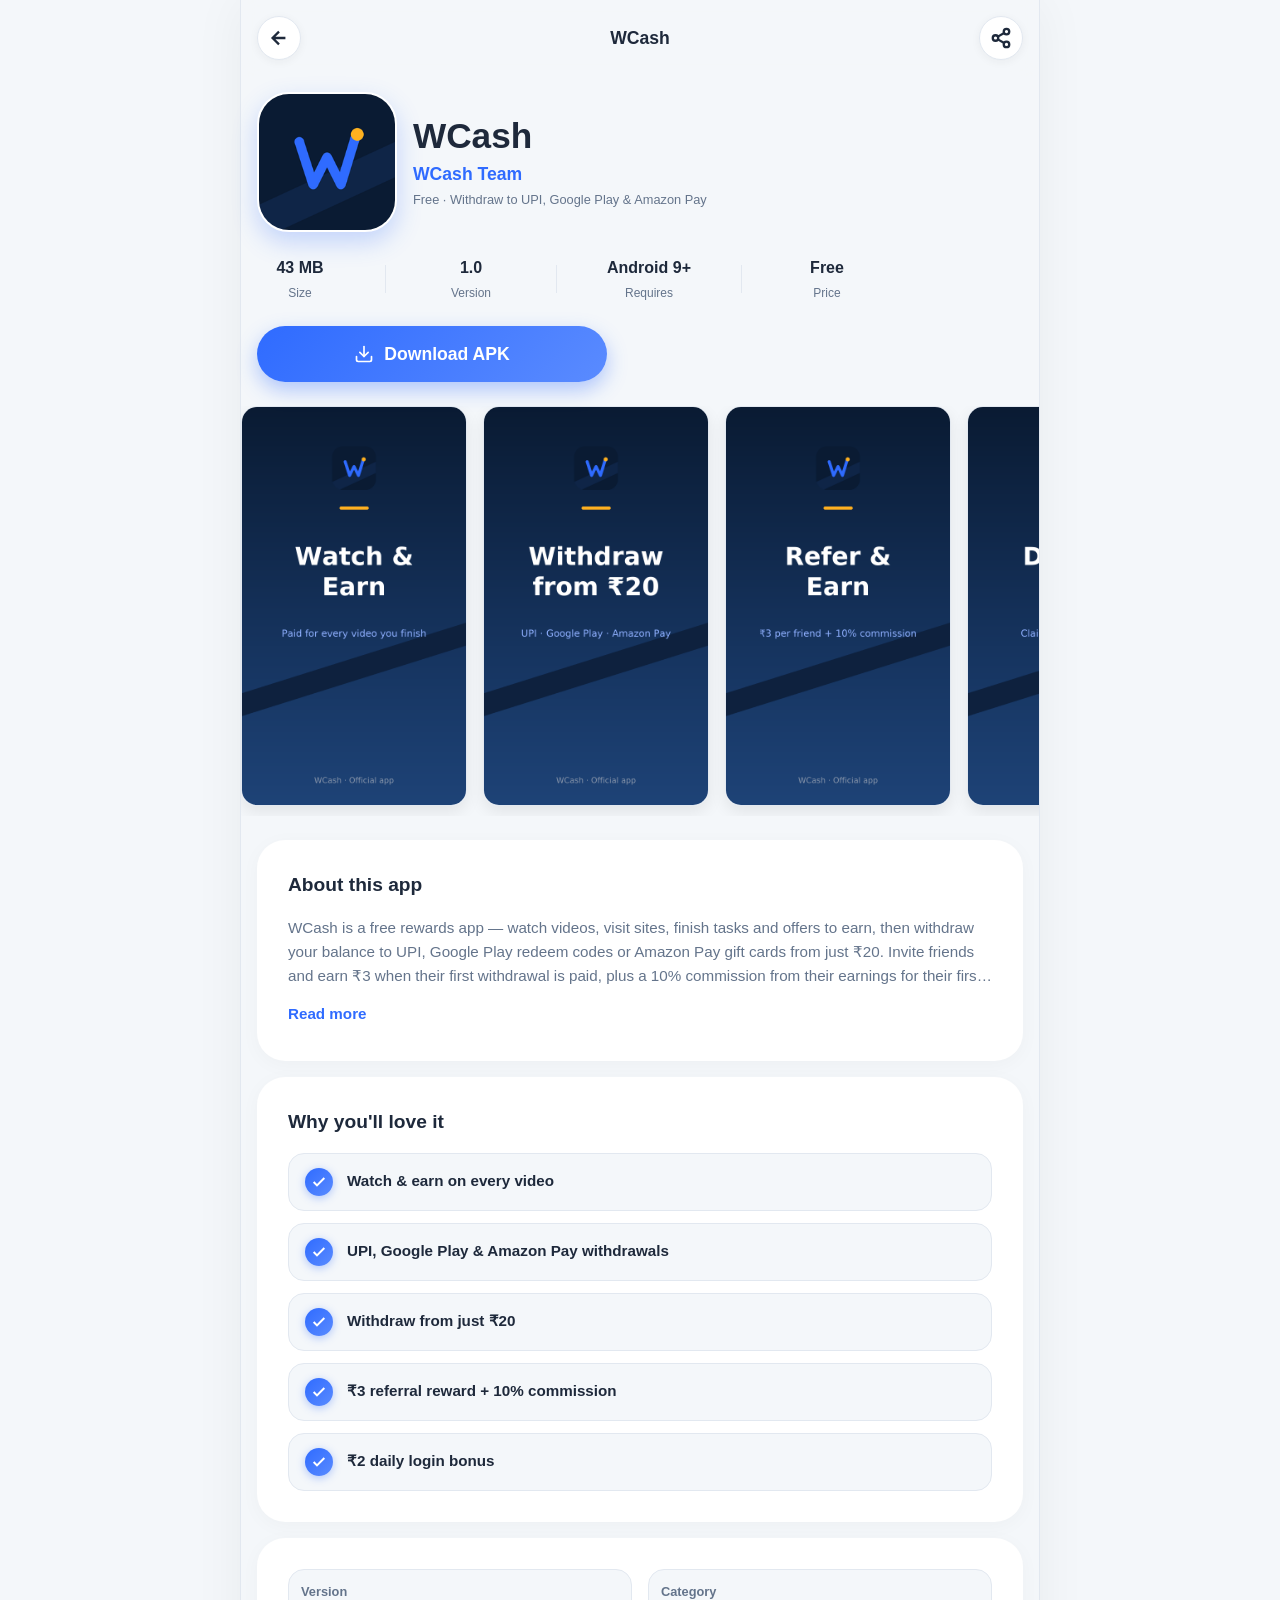
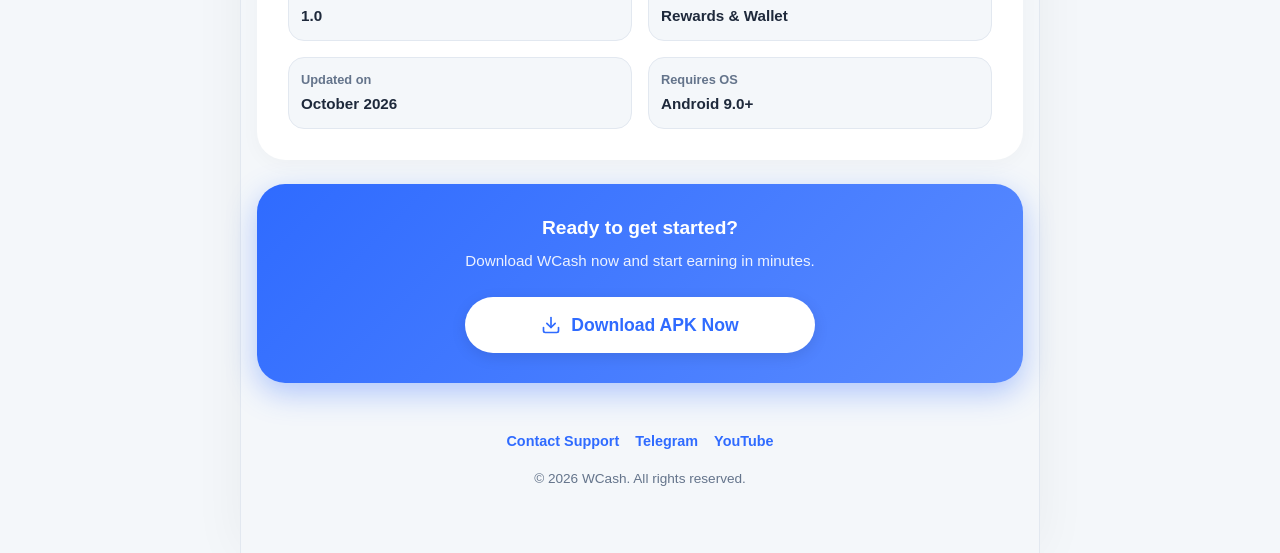
==== commit 18274261: "Edit screenshot alt text and app description Updated the alt text for a screenshot and modified the " ====
--- a/index.html
+++ b/index.html
@@ -494,14 +494,14 @@
           <img class="screenshot-img" src="assets/shot1.png" alt="WCash — Watch &amp; Earn" loading="lazy">
           <img class="screenshot-img" src="assets/shot2.png" alt="WCash — Withdraw from ₹20" loading="lazy">
           <img class="screenshot-img" src="assets/shot3.png" alt="WCash — Refer &amp; Earn" loading="lazy">
-          <img class="screenshot-img" src="assets/shot4.png" alt="WCash — Daily ₹2 Bonus" loading="lazy">
+          <img class="screenshot-img" src="assets/shot4.png" alt="WCash — Daily ₹Bonus" loading="lazy">
         </div>
       </section>
 
       <!-- About -->
       <section class="card-section">
         <h2>About this app</h2>
-        <p id="app-description" class="app-description truncated">WCash is a free rewards app — watch videos, visit sites, finish shortlinks and offers to earn, then withdraw your balance to UPI, Google Play redeem codes or Amazon Pay gift cards from just ₹20. Invite friends and earn ₹3 when their first withdrawal is paid, plus a 10% commission from their earnings for their first year. Claim the ₹2 daily bonus, track everything from one clean wallet, and get paid through the method you prefer.</p>
+        <p id="app-description" class="app-description truncated">WCash is a free rewards app — watch videos, visit sites, finish tasks and offers to earn, then withdraw your balance to UPI, Google Play redeem codes or Amazon Pay gift cards from just ₹20. Invite friends and earn ₹3 when their first withdrawal is paid, plus a 10% commission from their earnings for their first year. Claim the ₹2 daily bonus, track everything from one clean wallet, and get paid through the method you prefer.</p>
         <button id="read-more-btn" class="read-more-btn">Read more</button>
       </section>
 
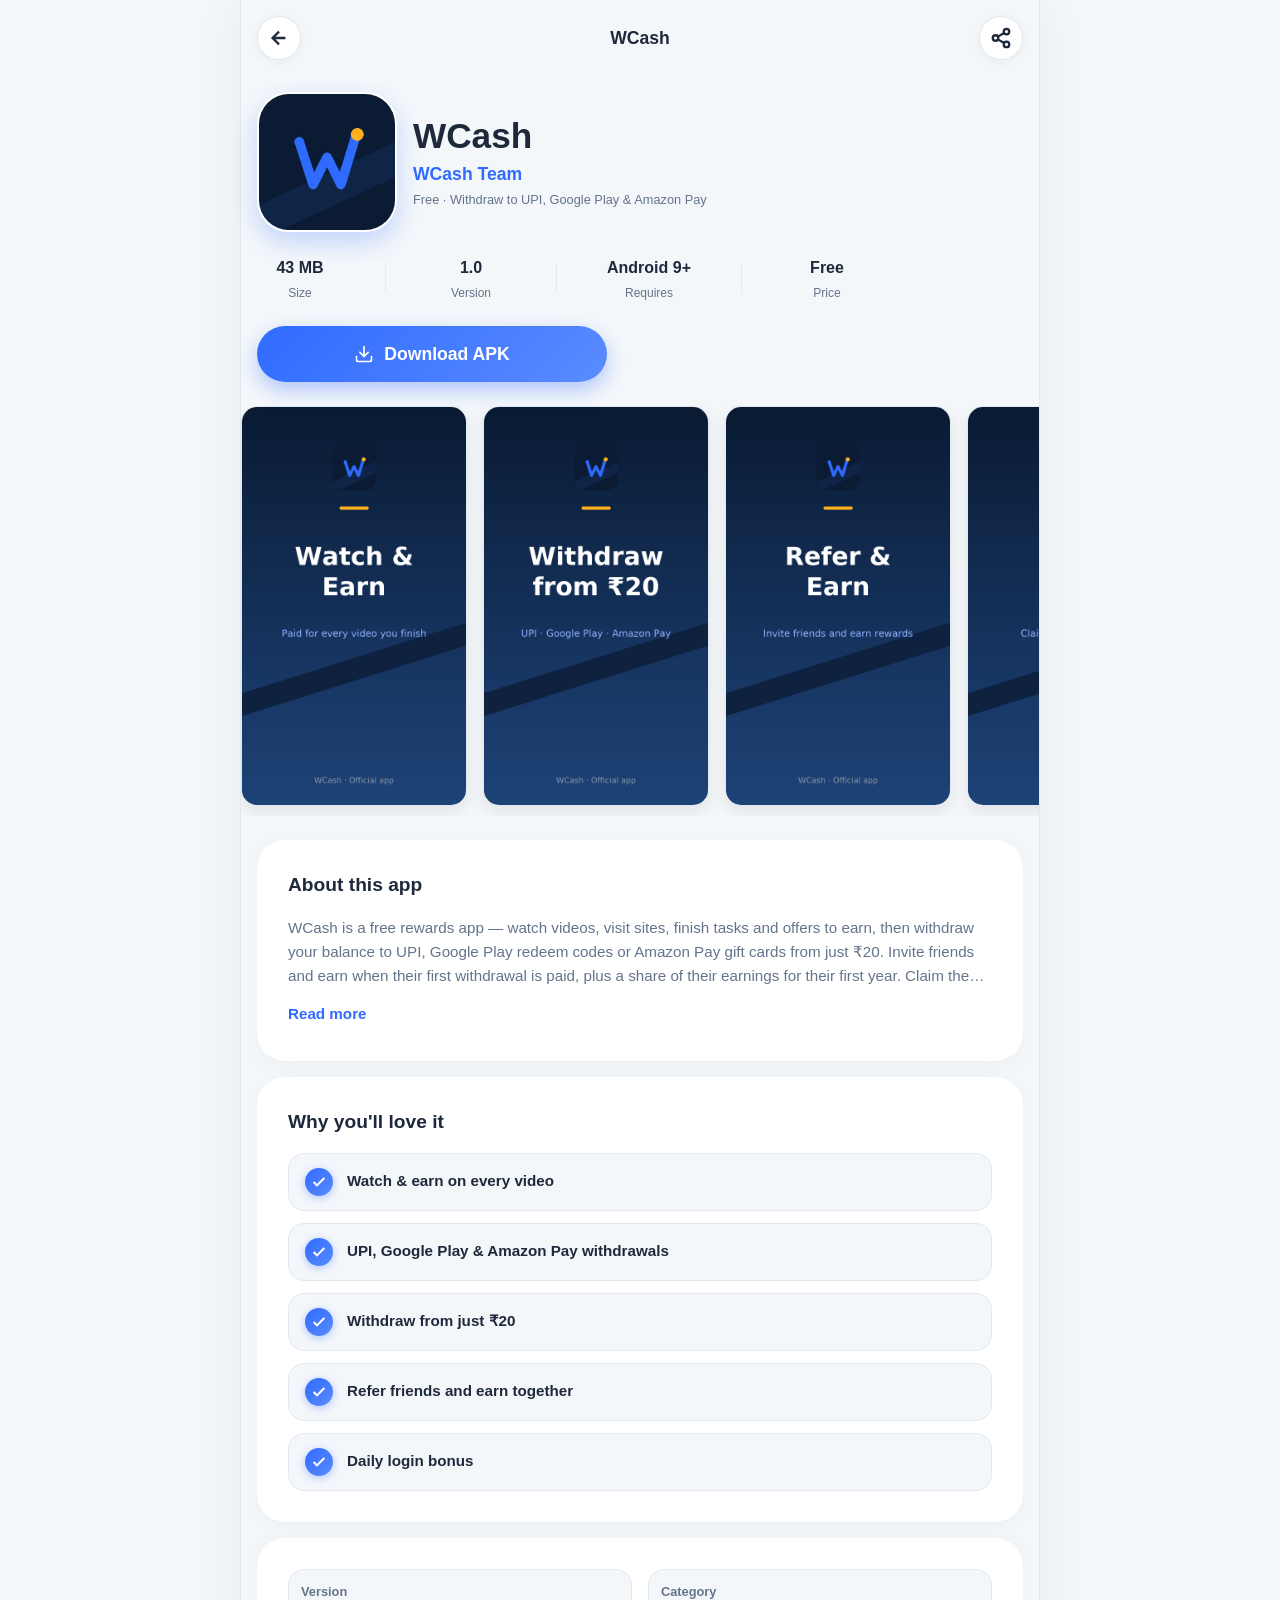
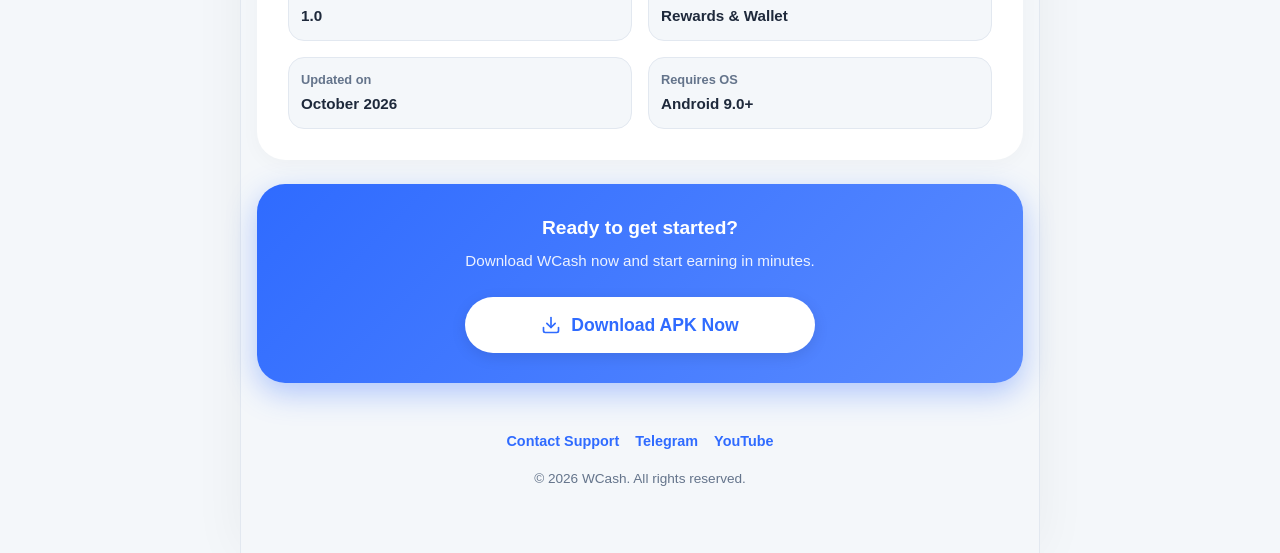
==== commit 6a3f2a54: "Drop referral and daily bonus amounts from page and promo images" ====
--- a/index.html
+++ b/index.html
@@ -494,14 +494,14 @@
           <img class="screenshot-img" src="assets/shot1.png" alt="WCash — Watch &amp; Earn" loading="lazy">
           <img class="screenshot-img" src="assets/shot2.png" alt="WCash — Withdraw from ₹20" loading="lazy">
           <img class="screenshot-img" src="assets/shot3.png" alt="WCash — Refer &amp; Earn" loading="lazy">
-          <img class="screenshot-img" src="assets/shot4.png" alt="WCash — Daily ₹Bonus" loading="lazy">
+          <img class="screenshot-img" src="assets/shot4.png" alt="WCash — Daily Bonus" loading="lazy">
         </div>
       </section>
 
       <!-- About -->
       <section class="card-section">
         <h2>About this app</h2>
-        <p id="app-description" class="app-description truncated">WCash is a free rewards app — watch videos, visit sites, finish tasks and offers to earn, then withdraw your balance to UPI, Google Play redeem codes or Amazon Pay gift cards from just ₹20. Invite friends and earn ₹3 when their first withdrawal is paid, plus a 10% commission from their earnings for their first year. Claim the ₹2 daily bonus, track everything from one clean wallet, and get paid through the method you prefer.</p>
+        <p id="app-description" class="app-description truncated">WCash is a free rewards app — watch videos, visit sites, finish tasks and offers to earn, then withdraw your balance to UPI, Google Play redeem codes or Amazon Pay gift cards from just ₹20. Invite friends and earn when their first withdrawal is paid, plus a share of their earnings for their first year. Claim the daily bonus, track everything from one clean wallet, and get paid through the method you prefer.</p>
         <button id="read-more-btn" class="read-more-btn">Read more</button>
       </section>
 
@@ -523,11 +523,11 @@
           </li>
           <li>
             <div class="feature-icon-wrapper"><svg viewBox="0 0 24 24" fill="none" stroke="currentColor" stroke-width="3"><polyline points="20 6 9 17 4 12"></polyline></svg></div>
-            <span>₹3 referral reward + 10% commission</span>
+            <span>Refer friends and earn together</span>
           </li>
           <li>
             <div class="feature-icon-wrapper"><svg viewBox="0 0 24 24" fill="none" stroke="currentColor" stroke-width="3"><polyline points="20 6 9 17 4 12"></polyline></svg></div>
-            <span>₹2 daily login bonus</span>
+            <span>Daily login bonus</span>
           </li>
         </ul>
       </section>
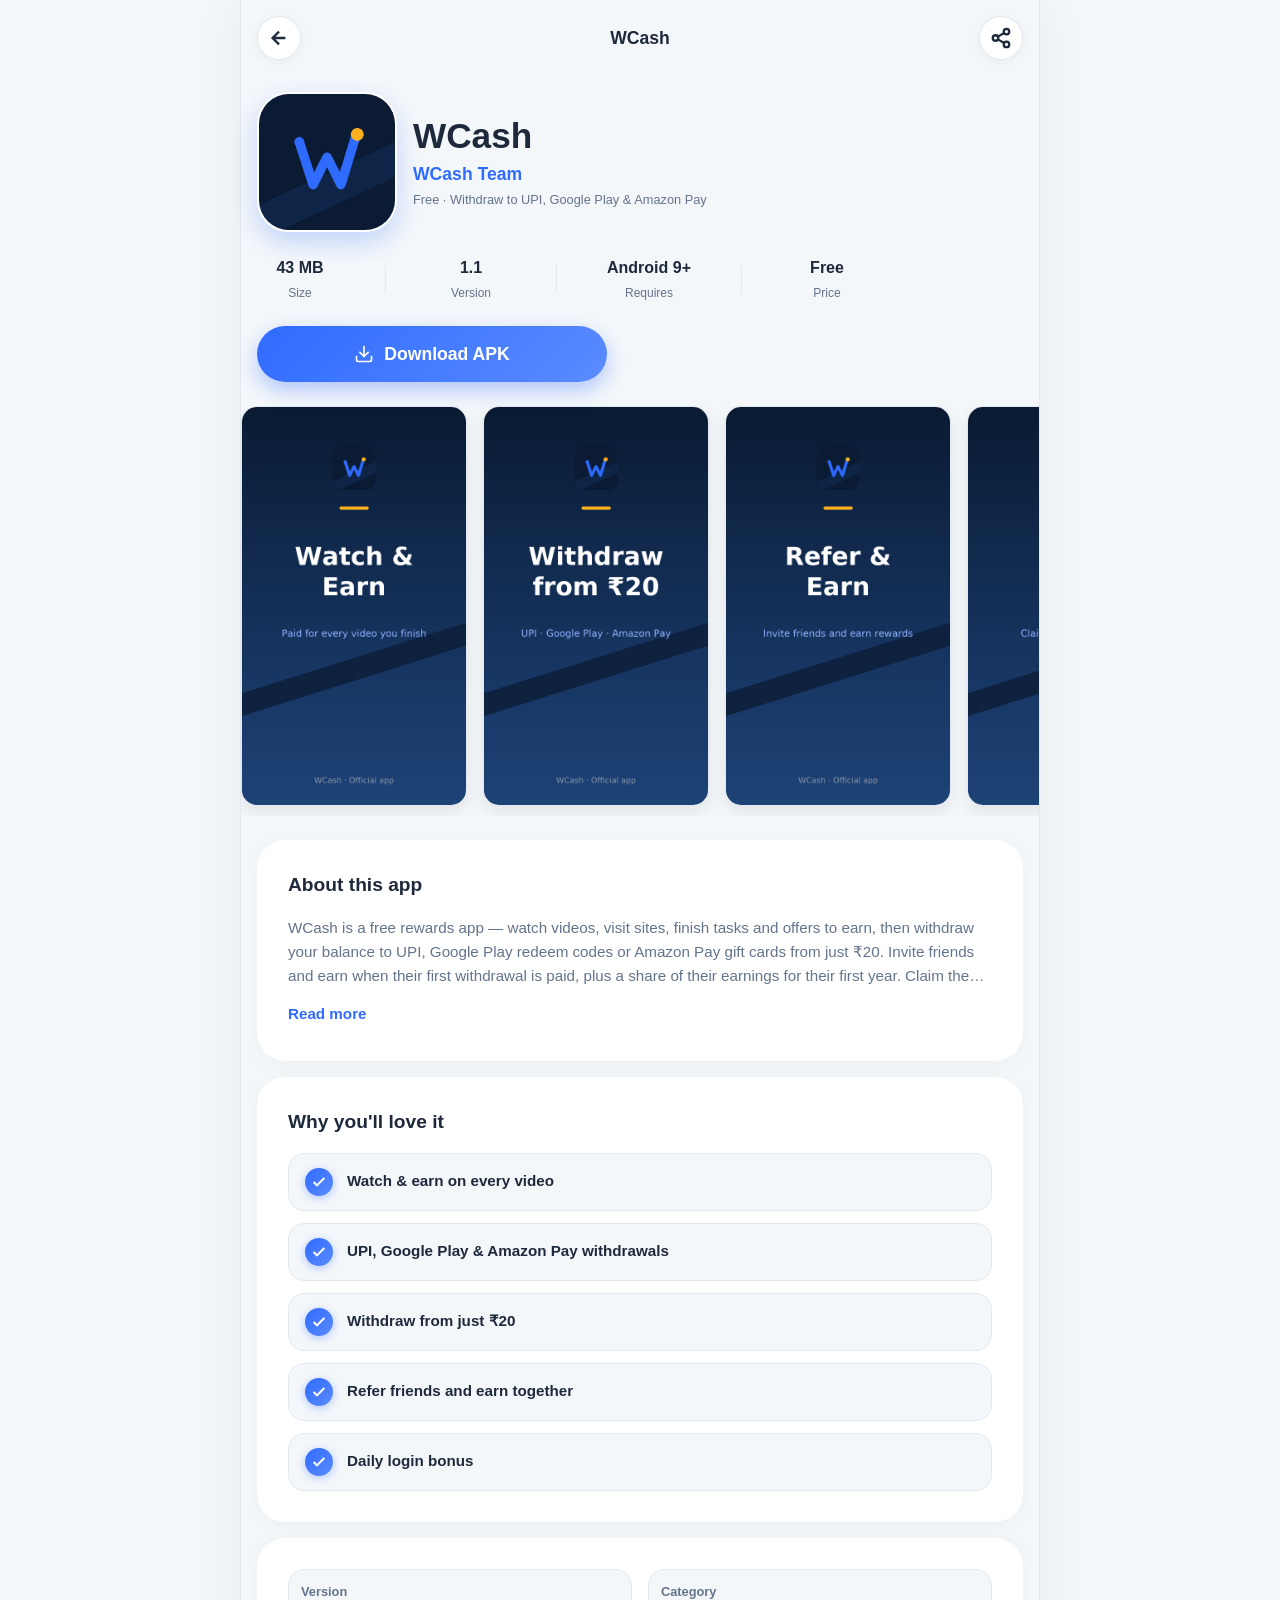
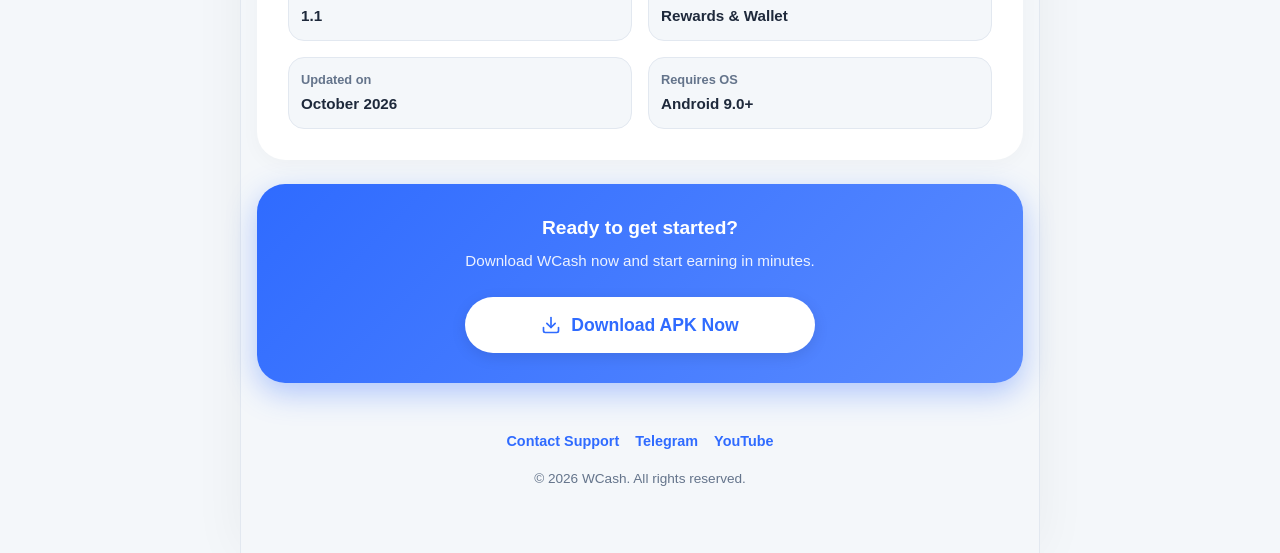
==== commit bbac7384: "Bump displayed app version to 1.1" ====
--- a/index.html
+++ b/index.html
@@ -37,7 +37,7 @@
     "image": "https://rowdy9999.github.io/Wcash-official/assets/og.png",
     "operatingSystem": "Android 9.0+",
     "applicationCategory": "FinanceApplication",
-    "softwareVersion": "1.0",
+    "softwareVersion": "1.1",
     "downloadUrl": "https://github.com/Rowdy9999/Wcash-official/releases/latest/download/WCash.apk",
     "offers": { "@type": "Offer", "price": "0", "priceCurrency": "INR" },
     "publisher": { "@type": "Organization", "name": "WCash" }
@@ -464,7 +464,7 @@
         </div>
         <div class="stat-divider"></div>
         <div class="stat-item">
-          <div class="stat-value">1.0</div>
+          <div class="stat-value">1.1</div>
           <div class="stat-label">Version</div>
         </div>
         <div class="stat-divider"></div>
@@ -536,7 +536,7 @@
       <section class="card-section details-grid">
         <div class="detail-item">
           <span class="detail-label">Version</span>
-          <span class="detail-value">1.0</span>
+          <span class="detail-value">1.1</span>
         </div>
         <div class="detail-item">
           <span class="detail-label">Category</span>
